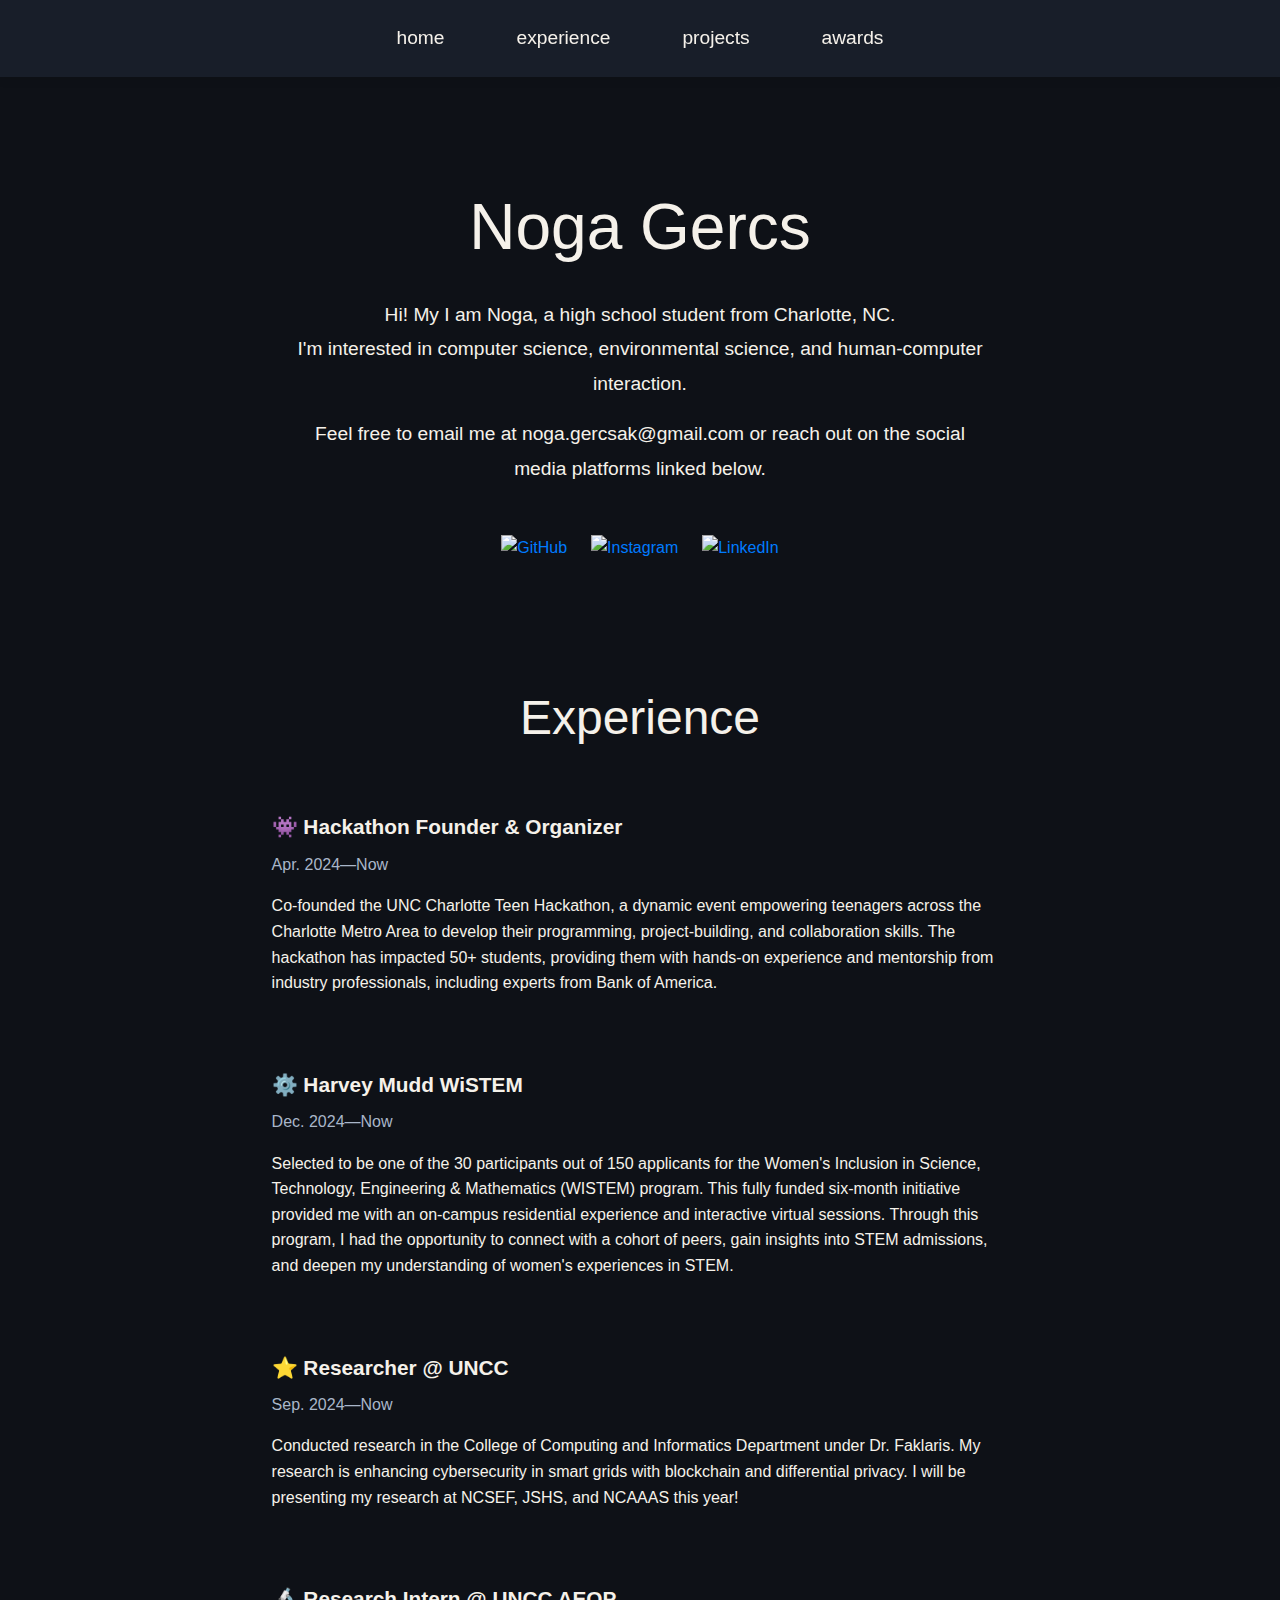
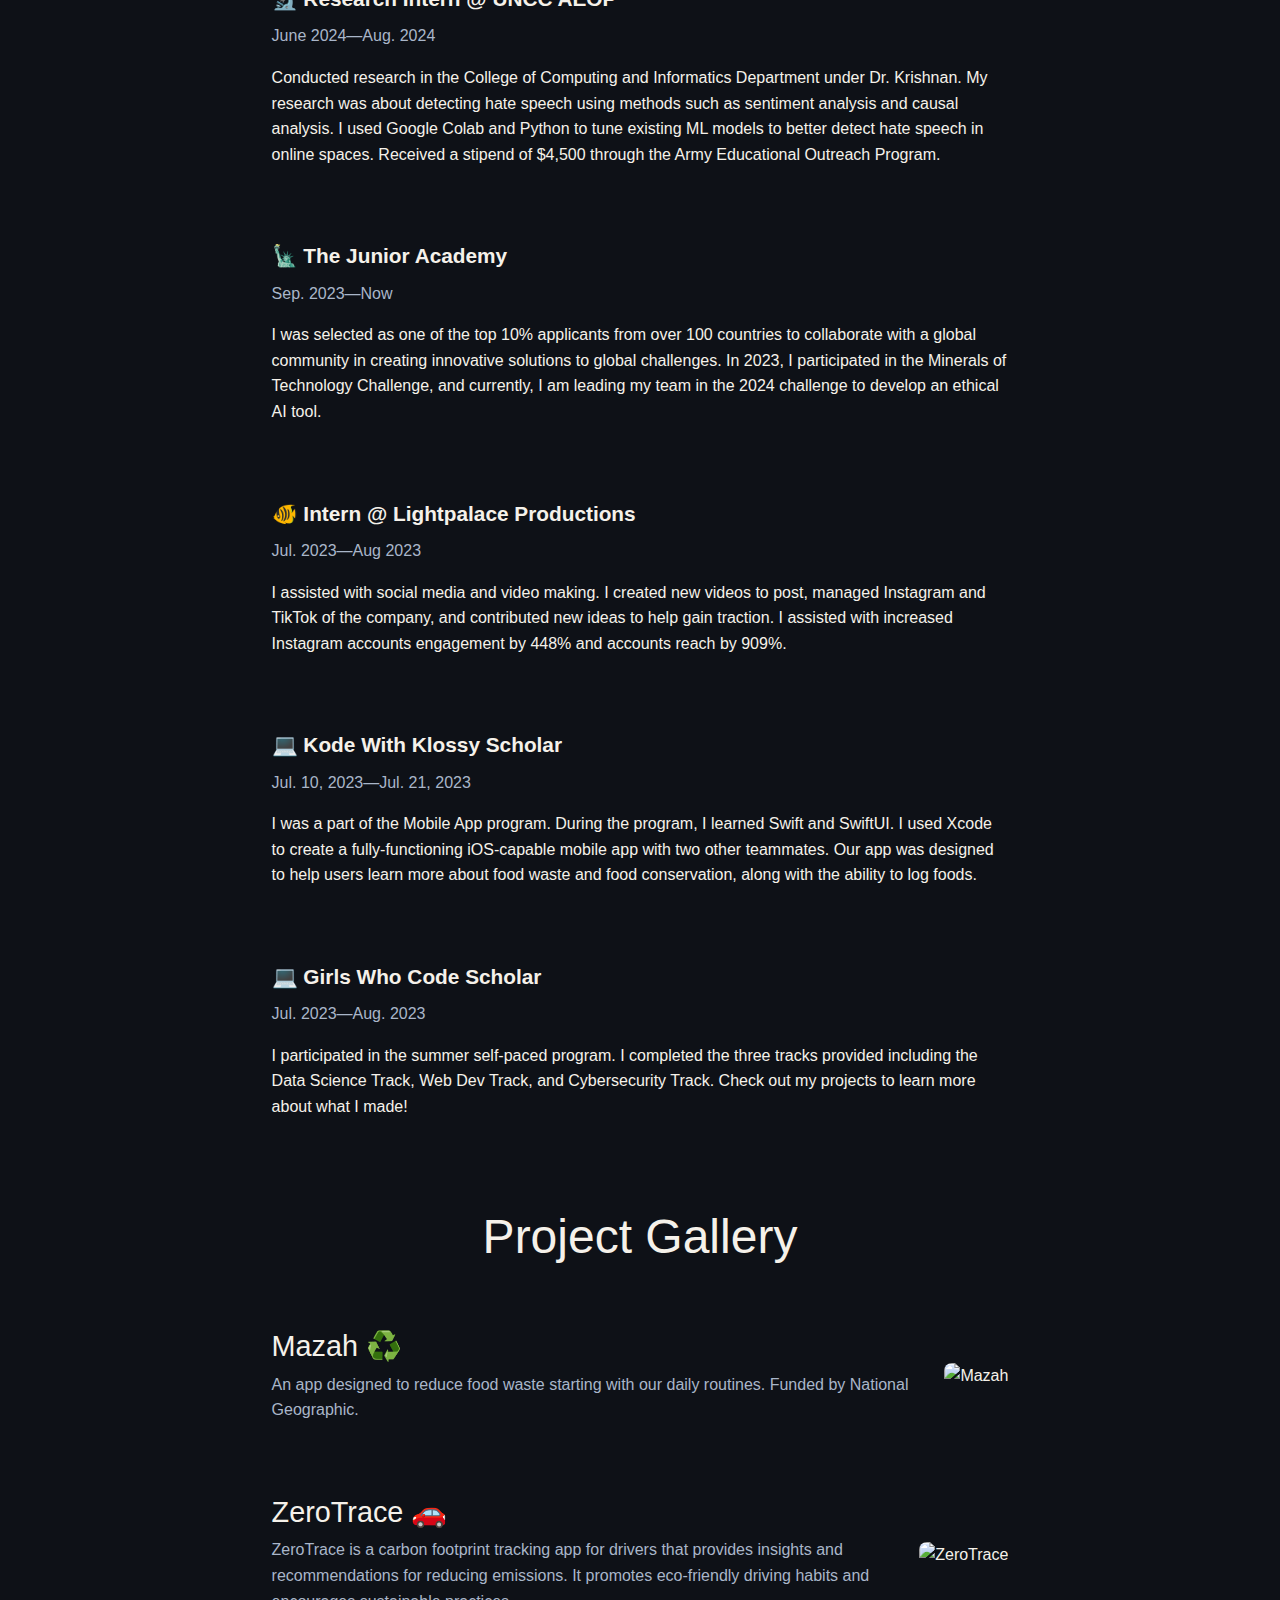
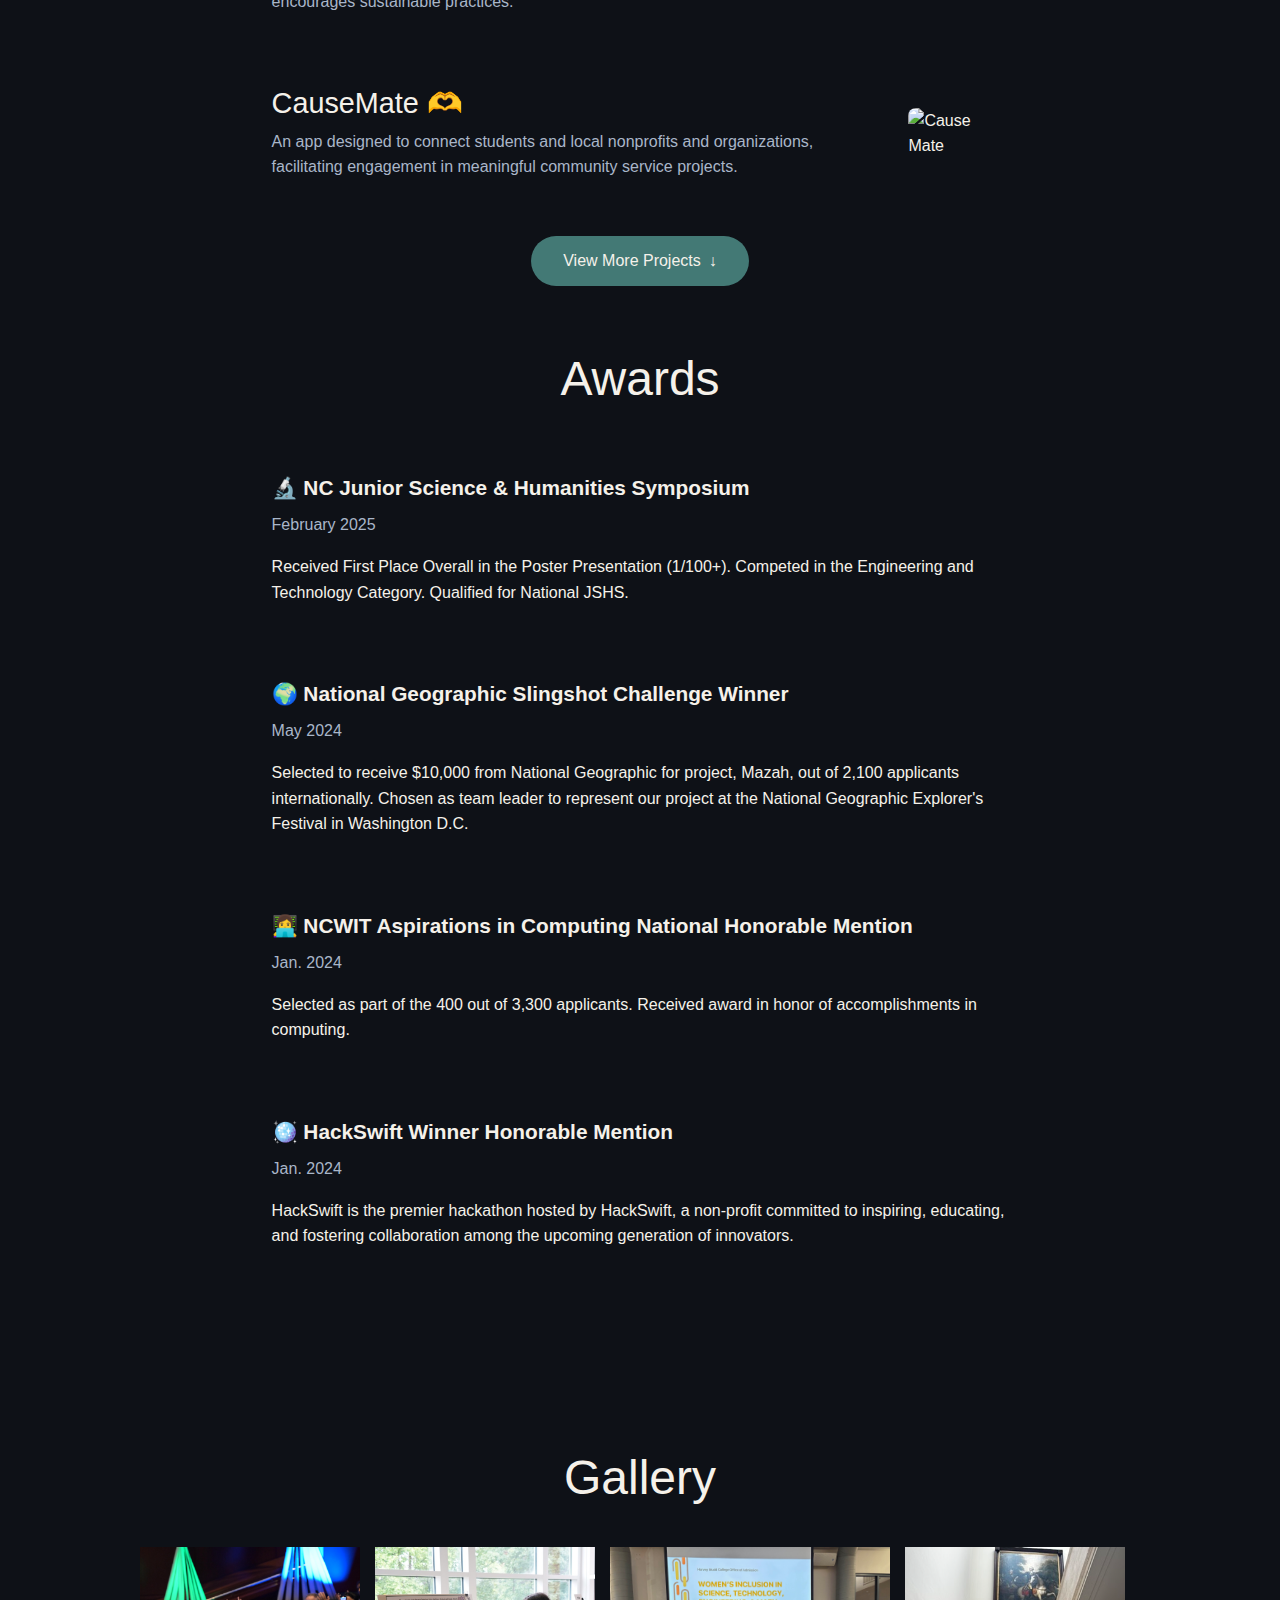
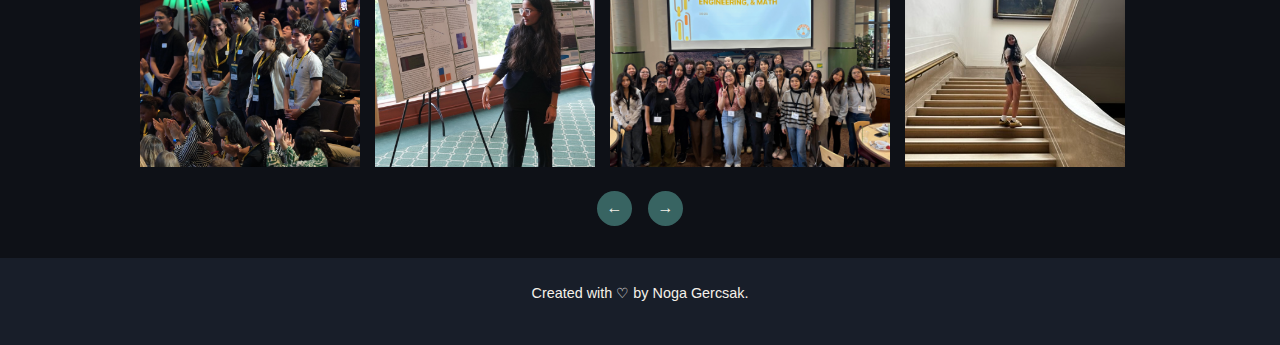
==== index.html @ e70fe5a2 "Update index.html" ====
<!DOCTYPE html>
<html lang="en">
<head>
    <meta charset="UTF-8">
    <link rel="shortcut icon" type="x-icon" href="assets/icon.png">
    <meta name="viewport" content="width=device-width, initial-scale=1.0, maximum-scale=1.0">
    <title>Noga Gercsak</title>
    
    <!-- Bootstrap CSS -->
    <link rel="stylesheet" href="https://stackpath.bootstrapcdn.com/bootstrap/4.5.2/css/bootstrap.min.css">
    
    <!-- Custom CSS -->
    <link rel="stylesheet" href="style.css"/>
    
    <!-- JavaScript libraries -->
    <script src="https://code.jquery.com/jquery-3.5.1.slim.min.js" defer></script>
    <script src="https://cdn.jsdelivr.net/npm/@popperjs/core@2.0.7/dist/umd/popper.min.js" defer></script>
    <script src="https://stackpath.bootstrapcdn.com/bootstrap/4.5.2/js/bootstrap.min.js" defer></script>
    <script src="script.js" defer></script>
</head>

<body>
    <!-- Navigation -->
    <nav class="navbar">
        <div class="navbar-content">
            <a href="#home">home</a>
            <a href="#experience">experience</a>
            <a href="#projects">projects</a>
            <a href="#awards">awards</a>
        </div>
    </nav>

    <!-- Home Section -->
    <section class="home-section" id="home">
        <div class="container">
            <header>
                <h1 id="nameTitle">Noga Gercsak</h1>
            </header>
            
            <p class="desc">Hi! My I am Noga, a high school student from Charlotte, NC.<br>
                I'm interested in computer science, environmental science, and human-computer interaction.</p>
            
            <p class="desc">Feel free to email me at noga.gercsak@gmail.com or reach out on the social media platforms linked below.</p>
            
            <div id="socials">
                <a href="https://github.com/nogagercsak" target="_blank">
                    <img src="assets/gitHub.png" alt="GitHub">
                </a>
                <a href="https://www.instagram.com/nogahadasah/" target="_blank">
                    <img src="assets/instagram.png" alt="Instagram">
                </a>
                <a href="https://www.linkedin.com/in/noga-gercsak-739b88286/" target="_blank">
                    <img src="assets/linkedIn.png" alt="LinkedIn">
                </a>
            </div>
        </div>
    </section>

    <!-- Experience Section -->
    <section class="experience-gallery" id="experience">
        <div class="container">
            <h2 class="section-title">Experience</h2>
            
            <div class="experience-individual">
                <b>👾 Hackathon Founder & Organizer</b>
                <span>Apr. 2024—Now</span>
                <p class="exp-desc">Co-founded the UNC Charlotte Teen Hackathon, a dynamic event empowering teenagers across the Charlotte Metro Area to develop their programming, project-building, and collaboration skills. The hackathon has impacted 50+ students, providing them with hands-on experience and mentorship from industry professionals, including experts from Bank of America.</p>
            </div>

            <div class="experience-individual">
                <b>⚙️ Harvey Mudd WiSTEM</b>
                <span>Dec. 2024—Now</span>
                <p class="exp-desc">Selected to be one of the 30 participants out of 150 applicants for the Women's Inclusion in Science, Technology, Engineering & Mathematics (WISTEM) program. This fully funded six-month initiative provided me with an on-campus residential experience and interactive virtual sessions. Through this program, I had the opportunity to connect with a cohort of peers, gain insights into STEM admissions, and deepen my understanding of women's experiences in STEM.</p>
            </div>

            <div class="experience-individual">
                <b>⭐️ Researcher @ UNCC</b>
                <span>Sep. 2024—Now</span>
                <p class="exp-desc">Conducted research in the College of Computing and Informatics Department under Dr. Faklaris. My research is enhancing cybersecurity in smart grids with blockchain and differential privacy. I will be presenting my research at NCSEF, JSHS, and NCAAAS this year!</p>
            </div>

            <div class="experience-individual">
                <b>🔬 Research Intern @ UNCC AEOP</b>
                <span>June 2024—Aug. 2024</span>
                <p class="exp-desc">Conducted research in the College of Computing and Informatics Department under Dr. Krishnan. My research was about detecting hate speech using methods such as sentiment analysis and causal analysis. I used Google Colab and Python to tune existing ML models to better detect hate speech in online spaces. Received a stipend of $4,500 through the Army Educational Outreach Program.</p>
            </div>

            <div class="experience-individual">
                <b>🗽 The Junior Academy</b>
                <span>Sep. 2023—Now</span>
                <p class="exp-desc">I was selected as one of the top 10% applicants from over 100 countries to collaborate with a global community in creating innovative solutions to global challenges. In 2023, I participated in the Minerals of Technology Challenge, and currently, I am leading my team in the 2024 challenge to develop an ethical AI tool.</p>
            </div>

            <div class="experience-individual">
                <b>🐠 Intern @ Lightpalace Productions</b>
                <span>Jul. 2023—Aug 2023</span>
                <p class="exp-desc">I assisted with social media and video making. I created new videos to post, managed Instagram and TikTok of the company, and contributed new ideas to help gain traction. I assisted with increased Instagram accounts engagement by 448% and accounts reach by 909%.</p>
            </div>

            <div class="experience-individual">
                <b>💻 Kode With Klossy Scholar</b>
                <span>Jul. 10, 2023—Jul. 21, 2023</span>
                <p class="exp-desc">I was a part of the Mobile App program. During the program, I learned Swift and SwiftUI. I used Xcode to create a fully-functioning iOS-capable mobile app with two other teammates. Our app was designed to help users learn more about food waste and food conservation, along with the ability to log foods.</p>
            </div>

            <div class="experience-individual">
                <b>💻 Girls Who Code Scholar</b>
                <span>Jul. 2023—Aug. 2023</span>
                <p class="exp-desc">I participated in the summer self-paced program. I completed the three tracks provided including the Data Science Track, Web Dev Track, and Cybersecurity Track. Check out my projects to learn more about what I made!</p>
            </div>
        </div>
    </section>

    <!-- Projects Section -->
    <section class="project-gallery" id="projects">
        <div class="container">
            <h2 class="section-title">Project Gallery</h2>
            
            <div class="project-container">
                <a href="https://mazah.vercel.app/" target="_blank" class="project-big">
                    <div class="proj-text-b">
                        <h3 class="proj-title-b">Mazah ♻️</h3>
                        <p class="proj-desc-b">An app designed to reduce food waste starting with our daily routines. Funded by National Geographic.</p>
                    </div>
                    <img class="proj-pic-b" src="assets/mazah.png" alt="Mazah">
                </a>

                <a href="https://www.youtube.com/watch?v=hkXKcevvxZI" target="_blank" class="project-big">
                    <div class="proj-text-b">
                        <h3 class="proj-title-b">ZeroTrace 🚗</h3>
                        <p class="proj-desc-b">ZeroTrace is a carbon footprint tracking app for drivers that provides insights and recommendations for reducing emissions. It promotes eco-friendly driving habits and encourages sustainable practices.</p>
                    </div>
                    <img class="proj-pic-b" src="assets/ZEROTRACE (1).png" alt="ZeroTrace">
                </a>

                <a href="https://devpost.com/software/causemate" target="_blank" class="project-big">
                    <div class="proj-text-b">
                        <h3 class="proj-title-b">CauseMate 🫶</h3>
                        <p class="proj-desc-b">An app designed to connect students and local nonprofits and organizations, facilitating engagement in meaningful community service projects.</p>
                    </div>
                    <img class="proj-pic-b" src="assets/causeMate.png" alt="Cause Mate">
                </a>
            </div>

            <!-- View More Projects Button -->
            <div class="grid-container">
                <button class="btn btn-primary" type="button" data-toggle="collapse" data-target="#projectsCollapse" aria-expanded="false" aria-controls="projectsCollapse">
                    View More Projects <span class="arrow">&darr;</span>
                </button>
            </div>

            <!-- Collapsed Projects Section -->
            <div class="collapse" id="projectsCollapse">
                <div class="card card-body">
                    <div class="project">
                        <a class="proj-title" href="https://webkind-dev.github.io/FaizaFinance/index.html" target="_blank">Faiza Finance</a>
                        <p class="proj-desc">Website developer for Faiza Finance, a nonprofit encouraging muslim students to achieve financial literacy.</p>
                    </div>

                    <div class="project">
                        <a class="proj-title" href="https://www.figma.com/file/zODzX4cedsOpRyjVADY92j/Salus?type=design&node-id=0-1&mode=design&t=DGYd3YYNEekRyTJC-0" target="_blank">Salus</a>
                        <p class="proj-desc">This was my group's submission for the FearLess, Tech More Innovation Challenge. We created a prototype for an app called, "Salus" on figma. Salus is a food wellness app designed to help you manage your diet by providing meal plans, alternatives, and recipes tailored to your personal preferences.</p>
                    </div>
                
                    <div class="project">
                        <a class="proj-title" href="https://github.com/nogagercsak/taskSubmissionPIN" target="_blank">Carbon Tracker</a>
                        <p class="proj-desc">This is my group's task submission for the Uber Hackathon 2023. We developed an app using Swift and SwiftUI that allows users to track their carbon emissions and find local areas to donate to.</p>
                    </div>
              
                    <div class="project">
                        <a class="proj-title" href="https://nogagercsak.github.io/InnoMine/" target="_blank">InnoMine Website</a>
                        <p class="proj-desc">I created this website while participating in the 2023 Minerals fo Technology Challenge. This website is aimed to help people across the US to find local e-waste recycling centers and inform others on the issue of e-waste.</p>
                    </div>
              
                    <div class="project">
                        <a class="proj-title" href="https://nogagercsak.github.io/index.html" target="_blank">Ocean Conservation Website</a>
                        <p class="proj-desc">I created this website during Girls Who Code SPP 2023, for my final project. I coded it with HTML & CSS, along with JavaScript to create an ocean fact generator.</p>
                    </div>
              
                    <div class="project">
                        <a class="proj-title" href="https://github.com/nogagercsak/empoweringData.git" target="_blank">Project Empower</a>
                        <p class="proj-desc">I used pandas to create scatter plot, comparing the percent of women with secondary education over time from Haiti with Ethiopia.</p>
                    </div>
              
                    <div class="project">
                        <a class="proj-title" href="https://github.com/nogagercsak/Cipher-Usability" target="_blank">Cipher Usability</a>
                        <p class="proj-desc">I programmed this in python to allow users to input any message they would like to encrypt or decrypt, using Caeser's Cipher. The cipher can have a key ranging from 0 to 93.</p>
                    </div>
              
                    <div class="project">
                        <a class="proj-title" href="https://github.com/nogagercsak/Cracking-Caesars-Cipher" target="_blank">Cracking Caesar's Cipher</a>
                        <p class="proj-desc">This program was made with python that allows users to input an encrypted message without knowing the key. Then, the program will go through all the possible messages that the encrypted message has, ranging from keys 0-93.</p>
                    </div>
                </div>
            </div>
        </div>
    </section>

    <!-- Awards Section -->
    <section class="project-gallery" id="awards">
        <div class="container">
            <h2 class="section-title">Awards</h2>
            
            <div class="experience-individual">
                <b>🔬 NC Junior Science & Humanities Symposium</b>
                <span>February 2025</span>
                <p class="exp-desc">Received First Place Overall in the Poster Presentation (1/100+). Competed in the Engineering and Technology Category. Qualified for National JSHS.</p>
            </div>
      
            <div class="experience-individual">
                <a href="https://www.nationalgeographic.org/society/projects/slingshot/award-recipients/" target="_blank" style="text-decoration: none; color: inherit;">
                    <b>🌍 National Geographic Slingshot Challenge Winner</b>
                </a>
                <span>May 2024</span>
                <p class="exp-desc">Selected to receive $10,000 from National Geographic for project, Mazah, out of 2,100 applicants internationally. Chosen as team leader to represent our project at the National Geographic Explorer's Festival in Washington D.C.</p>
            </div>

            <div class="experience-individual">
                <a href="https://www.aspirations.org/news/award-programs/2024-national-aspirations-in-computing-award-recipients-announced-" target="_blank" style="text-decoration: none; color: inherit;">
                    <b>👩‍💻 NCWIT Aspirations in Computing National Honorable Mention</b>
                </a>
                <span>Jan. 2024</span>
                <p class="exp-desc">Selected as part of the 400 out of 3,300 applicants. Received award in honor of accomplishments in computing.</p>
            </div>

            <div class="experience-individual">
                <a href="https://hackswift.devpost.com/project-gallery?page=2/" target="_blank" style="text-decoration: none; color: inherit;">
                    <b>🪩 HackSwift Winner Honorable Mention</b>
                </a>
                <span>Jan. 2024</span>
                <p class="exp-desc">HackSwift is the premier hackathon hosted by HackSwift, a non-profit committed to inspiring, educating, and fostering collaboration among the upcoming generation of innovators.</p>
            </div>
        </div>
    </section>
    <!-- Gallery Section -->
    <section class="gallery-section" id="gallery">
        <div class="container gallery-container">
            <h2 class="section-title">Gallery</h2>
            
            <div class="gallery-grid">
                <div class="gallery-item">
                    <img src="assets/gallery/photo1.jpeg" alt="Gallery image">
                    <div class="gallery-caption">
                        <p>National Geographic Exploer's Festival 2024</p>
                    </div>
                </div>
                
                <div class="gallery-item">
                    <img src="assets/gallery/photo2.jpeg" alt="Gallery image">
                    <div class="gallery-caption">
                        <p>AEOP Research presentation 2024</p>
                    </div>
                </div>
                
                <div class="gallery-item">
                    <img src="assets/gallery/photo3.jpeg" alt="Gallery image">
                    <div class="gallery-caption">
                        <p>Harvey Mudd WiSTEM 2025</p>
                    </div>
                </div>
                
                <div class="gallery-item">
                    <img src="assets/gallery/photo4.jpeg" alt="Gallery image">
                </div>
                
                <div class="gallery-item">
                    <img src="assets/gallery/photo5.jpeg" alt="Gallery image">
                    <div class="gallery-caption">
                        <p>Pomona College</p>
                    </div>
                </div>
                
                <div class="gallery-item">
                    <img src="assets/gallery/photo6.jpeg" alt="Gallery image">
                    <div class="gallery-caption">
                        <p>Teen Hackathon 2025</p>
                    </div>
                </div>
                
                <div class="gallery-item">
                    <img src="assets/gallery/photo7.jpg" alt="Gallery image">
                    <div class="gallery-caption">
                        <p>Teen Hackathon 2025</p>
                    </div>
                </div>
                
                <div class="gallery-item">
                    <img src="assets/gallery/photo8.jpeg" alt="Gallery image">
                    <div class="gallery-caption">
                        <p>George Washington Sustainability Dept. </p>
                    </div>
                </div>
            </div>
            
            <!-- Gallery navigation controls -->
            <div class="gallery-controls">
                <button class="gallery-control gallery-prev">←</button>
                <button class="gallery-control gallery-next">→</button>
            </div>
        </div>
    </section>
    <!-- Footer -->
    <footer class="copyright">
        <p>Created with ♡ by Noga Gercsak.</p>
    </footer>
</body>
</html>
---- style.css ----
/* Font imports */
@font-face {
    font-family: 'Radley Italic';
    src: url('Radley/Radley-Italic.ttf') format('truetype')
}

@font-face {
    font-family: 'Radley';
    src: url('Radley/Radley-Regular.ttf') format('truetype')
}

@font-face {
    font-family: 'Carlito';
    src: url(Carlito/Carlito-Regular.ttf) format('truetype')
}

@font-face {
    font-family: 'Play';
    src: url(Playwrite_AU_VIC/PlaywriteAUVIC-VariableFont_wght.ttf) format('truetype')
}

@font-face {
    font-family: 'Itim';
    src: url(Itim/Itim-Regular.ttf) format('truetype')
}

/* Base styles */
body {
    background-color: #0e1117;
    font-family: 'Carlito', sans-serif;
    color: #f5f1ea;
    margin: 0;
    padding: 0;
    line-height: 1.6;
}

/* Container for consistent spacing */
.container {
    max-width: 1200px;
    margin: 0 auto;
    padding: 0 5%;
}

/* Navigation */
.navbar {
    background-color: #181e29;
    padding: 15px 0;
    position: sticky;
    top: 0;
    z-index: 100;
    box-shadow: 0 2px 10px rgba(0, 0, 0, 0.1);
}

.navbar-content {
    display: flex;
    justify-content: center;
    max-width: 80%;
    margin: 0 auto;
}

.navbar-content a {
    color: #f5f1ea;
    text-decoration: none;
    margin: 0 20px;
    font-size: 1.2rem;
    padding: 8px 16px;
    border-radius: 20px;
    transition: all 0.3s ease;
}

.navbar-content a:hover {
    background-color: #f5f1ea;
    color: #181e29;
}

/* Home section */
.home-section {
    padding: 5% 10%;
    text-align: center;
    margin-bottom: 2rem;
}

#nameTitle {
    color: #f5f1ea;
    font-size: 4rem;
    font-family: 'Play', sans-serif;
    font-weight: normal;
    margin: 3rem 0 2rem;
}

.desc {
    color: #f5f1ea;
    text-align: center;
    font-size: 1.2rem;
    max-width: 700px;
    margin: 1rem auto;
    line-height: 1.8;
}

#socials {
    padding-top: 2rem;
    display: flex;
    justify-content: center;
    align-items: center;
    gap: 1.5rem;
}

#socials img {
    width: 70px;
    height: 40px;
    transition: transform 0.3s ease;
}

#socials img:hover {
    transform: scale(1.1);
}

/* Section headers */
.section-title {
    font-family: 'Play', sans-serif;
    font-size: 3rem;
    color: #f5f1ea;
    text-align: center;
    margin: 4rem 0 2.5rem;
}

#experience-title, #project-gallery-title {
    font-size: 3rem;
    margin: 4rem 0 2.5rem;
    font-family: 'Play', sans-serif;
    text-align: center;
}

/* Experience section */
.experience-gallery, .project-gallery {
    max-width: 1000px;
    margin: 0 auto 4rem;
    padding: 0 5%;
}

.experience-individual {
    padding: 1.5rem;
    margin-bottom: 1.5rem;
    border-radius: 10px;
    transition: transform 0.3s ease, background-color 0.3s ease;
}

.experience-individual:hover {
    background-color: rgba(24, 30, 41, 0.7);
    transform: translateY(-5px);
}

.experience-individual b {
    font-size: 1.3rem;
    display: block;
    margin-bottom: 0.5rem;
}

.experience-individual span {
    font-size: 1rem;
    color: #a9b6c9;
    display: block;
    margin-bottom: 1rem;
}

.exp-desc {
    font-size: 1rem;
    line-height: 1.6;
    margin: 0;
}

/* Projects section */
.project-container {
    margin-bottom: 2rem;
}

.project-big {
    display: flex;
    align-items: center;
    padding: 1.5rem;
    margin-bottom: 1.5rem;
    border-radius: 12px;
    text-decoration: none;
    color: inherit;
    transition: background-color 0.3s ease, transform 0.3s ease;
}

.project-big:hover {
    background-color: #181e29;
    transform: translateY(-5px);
}

.proj-text-b {
    flex: 1;
    padding-right: 2rem;
}

.proj-title-b {
    font-size: 1.8rem;
    margin-bottom: 0.5rem;
    color: #f5f1ea;
}

.proj-desc-b {
    font-size: 1rem;
    color: #a9b6c9;
    margin: 0;
}

.proj-pic-b {
    max-width: 100px;
    height: auto;
    border-radius: 8px;
}

/* Collapsed projects section */
.project {
    padding: 1rem 0;
    border-bottom: 1px solid rgba(169, 182, 201, 0.2);
}

.project:last-child {
    border-bottom: none;
}

.proj-title {
    font-size: 1.4rem;
    font-weight: bold;
    color: #f5f1ea;
    text-decoration: none;
    transition: color 0.3s ease;
    display: block;
}

.proj-title:hover {
    color: #a9b6c9;
}

.proj-desc {
    font-size: 1rem;
    margin-top: 0.5rem;
}

/* View more button */
.grid-container {
    display: flex;
    justify-content: center;
    margin: 2rem 0;
}

.btn-primary {
    background-color: #437975;
    border: none;
    color: #f5f1ea;
    padding: 0.8rem 2rem;
    font-size: 1rem;
    border-radius: 30px;
    display: flex;
    align-items: center;
    justify-content: center;
    transition: background-color 0.3s, transform 0.3s;
}

.btn-primary:hover {
    background-color: #f5f1ea;
    color: #181e29;
    transform: scale(1.05);
}

.arrow {
    margin-left: 8px;
    transition: transform 0.3s ease;
}

.show .arrow {
    transform: rotate(180deg);
}

.card-body {
    background-color: #181e29;
    border-radius: 12px;
    padding: 1.5rem;
}

/* Footer */
.copyright {
    background-color: #181e29;
    text-align: center;
    padding: 1.5rem 0;
    color: #f5f1ea;
    font-size: 0.9rem;
}

/* Media Queries */
@media (max-width: 768px) {
    .navbar-content {
        flex-wrap: wrap;
        justify-content: center;
    }
    
    .navbar-content a {
        margin: 5px;
        font-size: 1rem;
    }
    
    #nameTitle {
        font-size: 3rem;
    }
    
    #experience-title, #project-gallery-title {
        font-size: 2.2rem;
    }
    
    .project-big {
        flex-direction: column;
        align-items: flex-start;
    }
    
    .proj-text-b {
        padding-right: 0;
        margin-bottom: 1rem;
    }
    
    .proj-pic-b {
        max-width: 60px;
    }
    
    .proj-title-b {
        font-size: 1.5rem;
    }
    
    .btn-primary {
        width: 80%;
    }
    
    .experience-individual b {
        font-size: 1.2rem;
    }
}

@media (max-width: 480px) {
    .home-section {
        padding: 5% 5%;
    }
    
    #nameTitle {
        font-size: 2.5rem;
    }
    
    .desc {
        font-size: 1rem;
    }
    
    .experience-individual {
        padding: 1rem;
    }
    
    .experience-individual b {
        font-size: 1.1rem;
    }
    
    .experience-individual span {
        font-size: 0.9rem;
    }
    
    .exp-desc, .proj-desc, .proj-desc-b {
        font-size: 0.9rem;
    }
}
/* Minimalist Gallery styles */
.gallery-section {
    padding: 3rem 0 2rem;
    background-color: #0e1117;
}

.gallery-container {
    max-width: 1000px;
    margin: 0 auto;
    padding: 0;
    position: relative;
}

.gallery-grid {
    display: flex;
    overflow-x: auto;
    scroll-behavior: smooth;
    -webkit-overflow-scrolling: touch;
    scrollbar-width: none; 
    gap: 15px; /* Added consistent gap for spacing */
    padding: 0;
    margin: 0;
}

/* Hide scrollbar for Chrome, Safari and Opera */
.gallery-grid::-webkit-scrollbar {
    display: none;
}

.gallery-item {
    position: relative;
    flex: 0 0 auto;
    height: 220px; /* Square size */
    width: 220px; /* Same as height for square */
    overflow: hidden;
    transition: transform 0.3s ease;
}

.gallery-item:hover {
    transform: translateY(-3px); 
    z-index: 2;
}

.gallery-item img {
    width: 100%;
    height: 100%;
    object-fit: cover;
    display: block;
    transition: transform 0.3s ease;
}


/* Variable widths for visual interest but smaller sizes */
.gallery-item {
    width: 220px;
}

.gallery-item:nth-child(3n) {
    width: 280px;
}

.gallery-item:nth-child(5n) {
    width: 250px;
}

.gallery-item:hover {
    transform: translateY(-3px); 
    z-index: 2;
}

.gallery-item img {
    width: 100%;
    height: 100%;
    object-fit: cover;
    display: block;
    transition: transform 0.3s ease;
}

.gallery-item:hover img {
    transform: scale(1.03); 
}

.gallery-caption {
    position: absolute;
    bottom: 0;
    left: 0;
    right: 0;
    background: rgba(0, 0, 0, 0.7);
    padding: 8px;
    opacity: 0;
    transition: opacity 0.3s ease;
}

.gallery-item:hover .gallery-caption {
    opacity: 1;
}

.gallery-caption p {
    margin: 0;
    color: #f5f1ea;
    font-size: 0.8rem; /* Smaller text */
    text-align: center;
}

/* Gallery navigation controls */
.gallery-controls {
    display: flex;
    justify-content: center;
    margin-top: 1.5rem;
}

.gallery-control {
    background-color: rgba(67, 121, 117, 0.8); /* Semi-transparent buttons */
    color: #f5f1ea;
    border: none;
    border-radius: 50%;
    width: 35px; /* Smaller buttons */
    height: 35px;
    font-size: 1rem;
    display: flex;
    align-items: center;
    justify-content: center;
    margin: 0 0.5rem;
    cursor: pointer;
    transition: background-color 0.3s ease, transform 0.3s ease;
}

.gallery-control:hover {
    background-color: #f5f1ea;
    color: #181e29;
    transform: scale(1.1);
}

/* Media Queries for responsive gallery */
@media (max-width: 768px) {
    .gallery-title {
        font-size: 2.5rem;
    }
    
    .gallery-item {
        height: 180px;
        width: 180px; /* Same as height */
    }
}

@media (max-width: 480px) {
    .gallery-title {
        font-size: 2rem;
    }
    
    .gallery-item {
        height: 160px;
        width: 160px; /* Same as height */
    }
    
    .gallery-caption {
        padding: 6px;
    }
    
    .gallery-caption p {
        font-size: 0.7rem;
    }
}
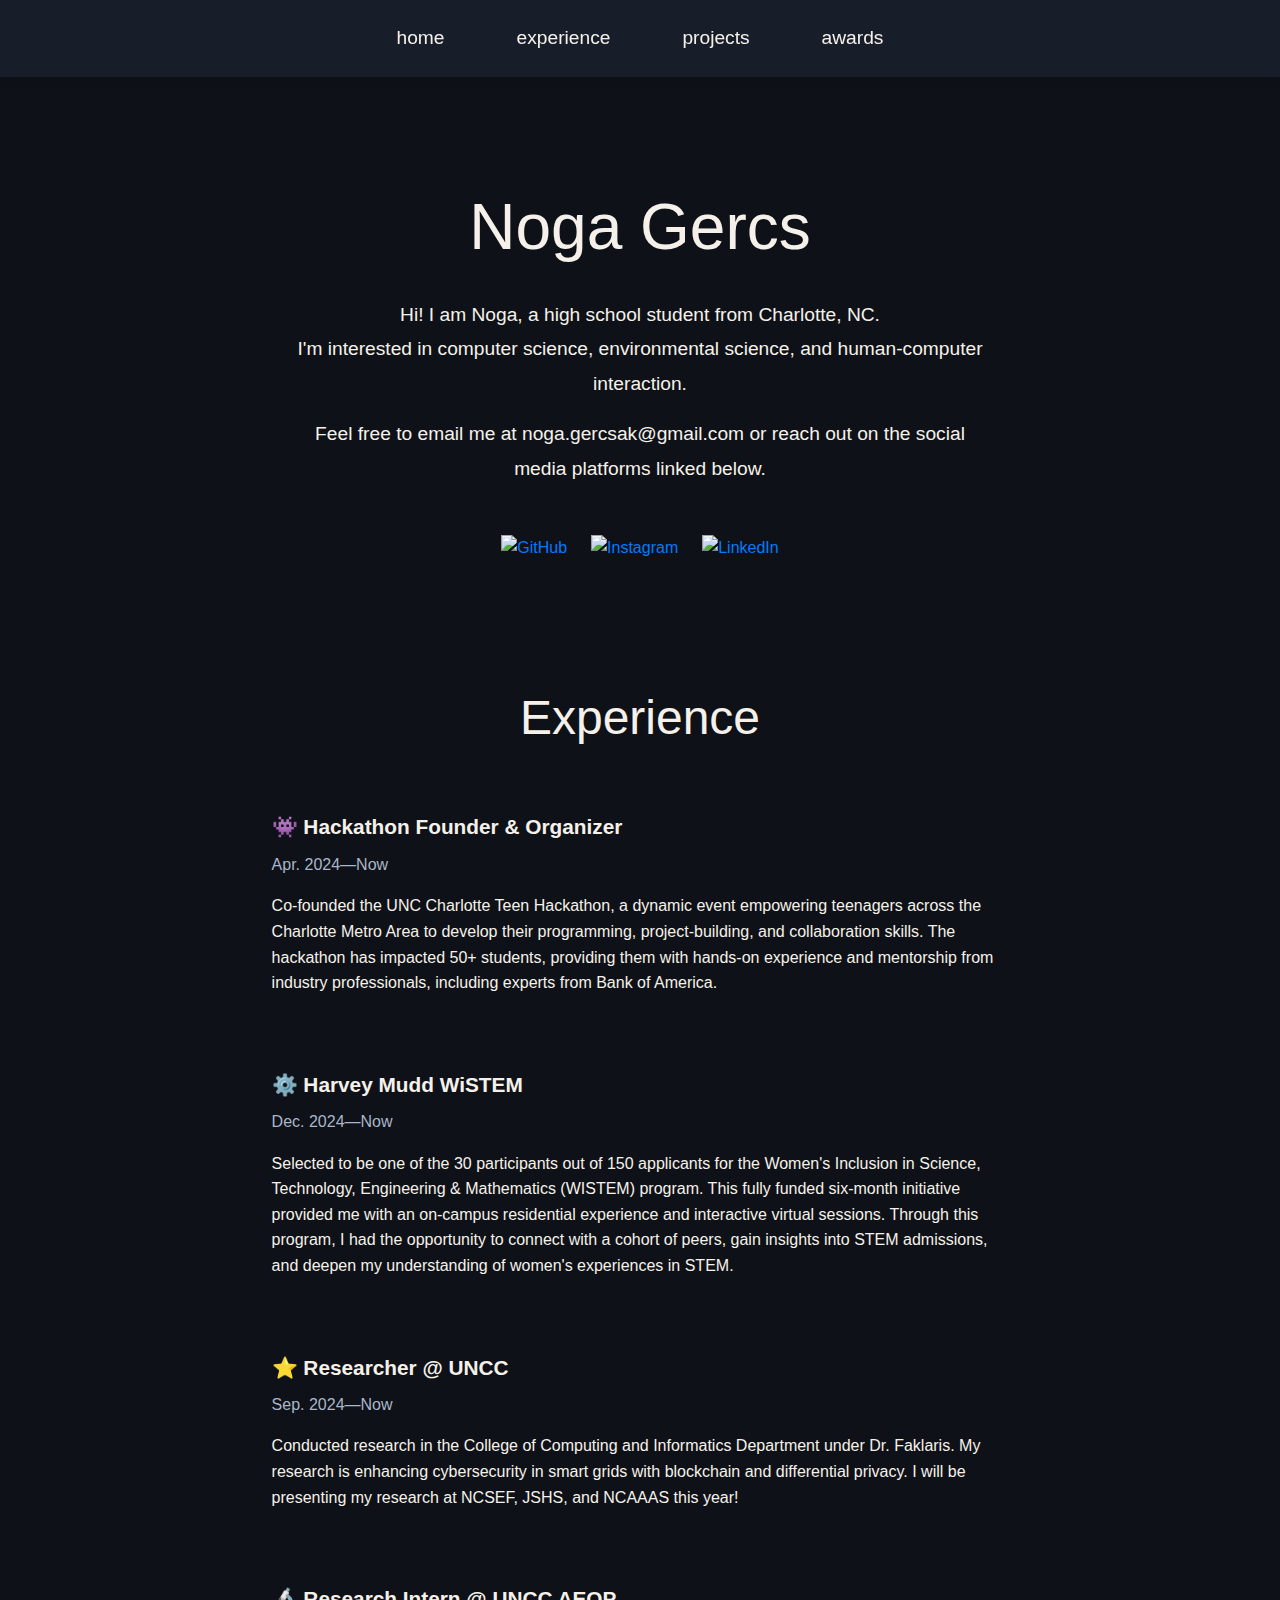
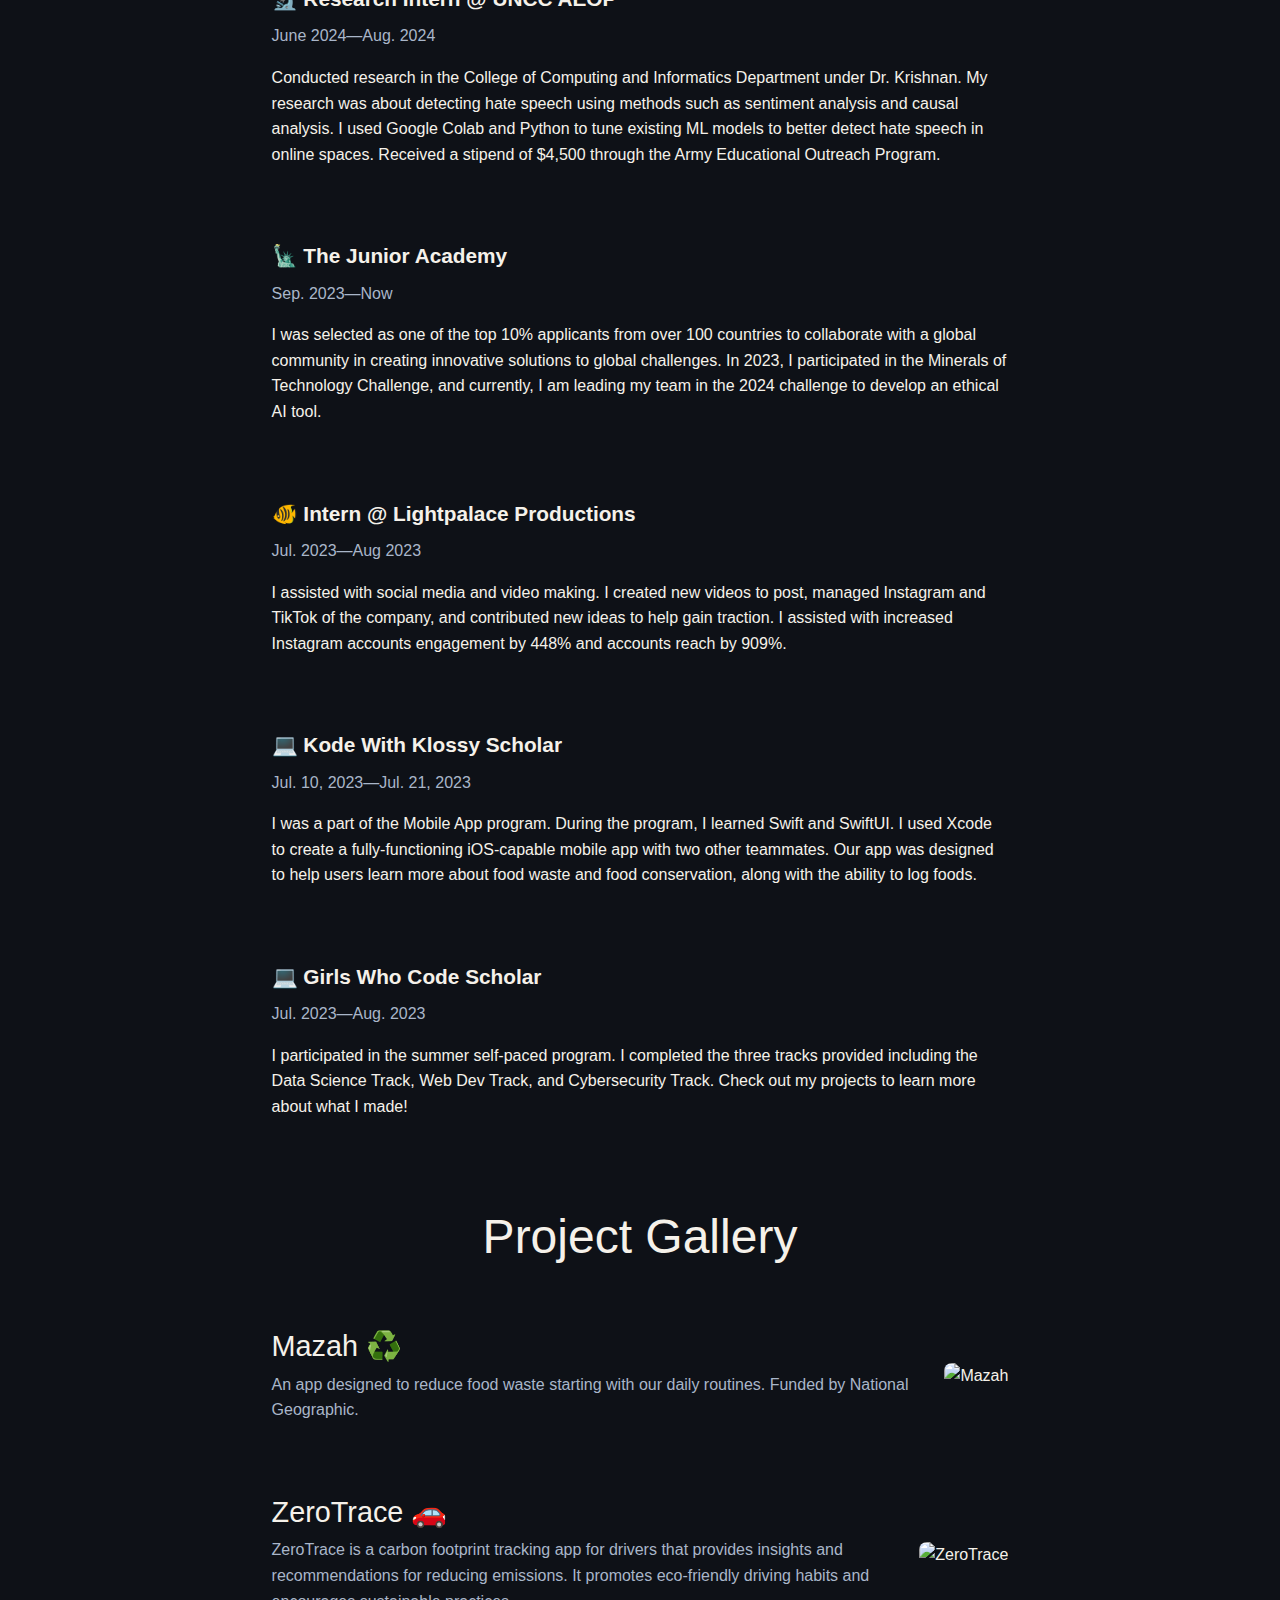
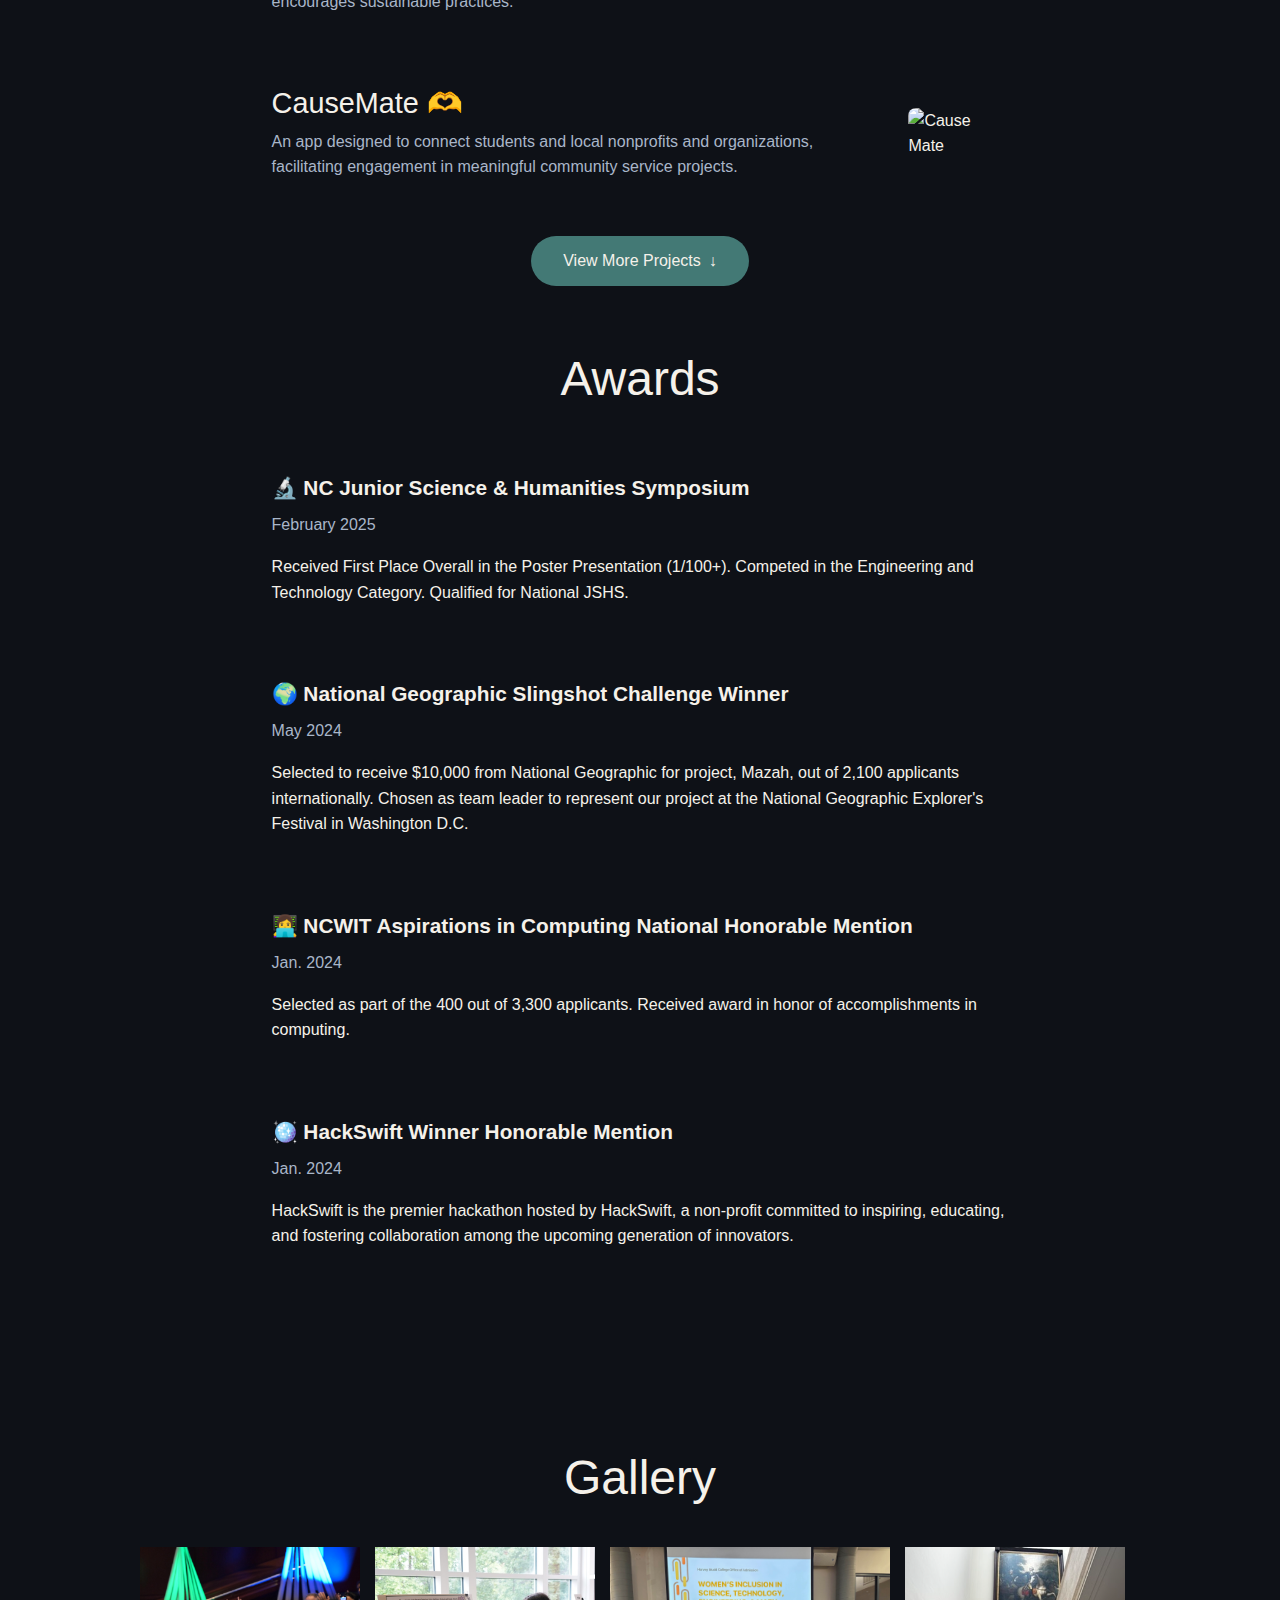
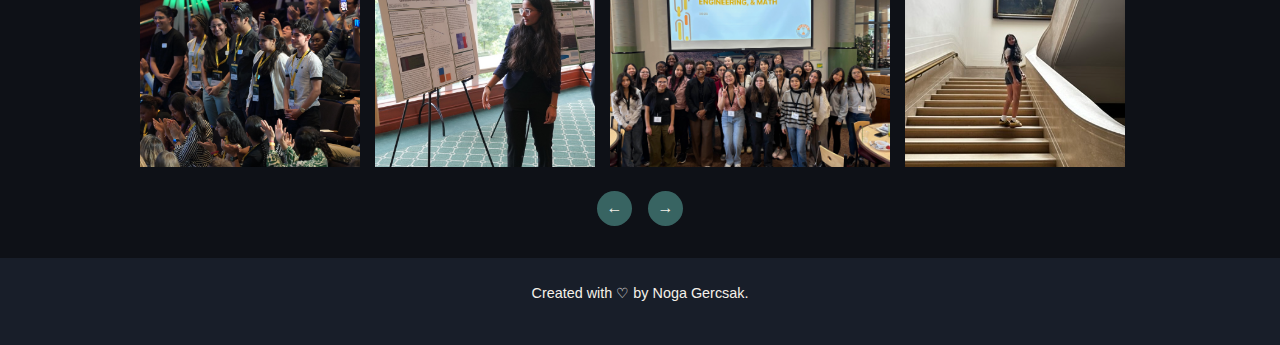
==== commit ede2e310: "Update index.html" ====
--- a/index.html
+++ b/index.html
@@ -37,7 +37,7 @@
                 <h1 id="nameTitle">Noga Gercsak</h1>
             </header>
             
-            <p class="desc">Hi! My I am Noga, a high school student from Charlotte, NC.<br>
+            <p class="desc">Hi! I am Noga, a high school student from Charlotte, NC.<br>
                 I'm interested in computer science, environmental science, and human-computer interaction.</p>
             
             <p class="desc">Feel free to email me at noga.gercsak@gmail.com or reach out on the social media platforms linked below.</p>
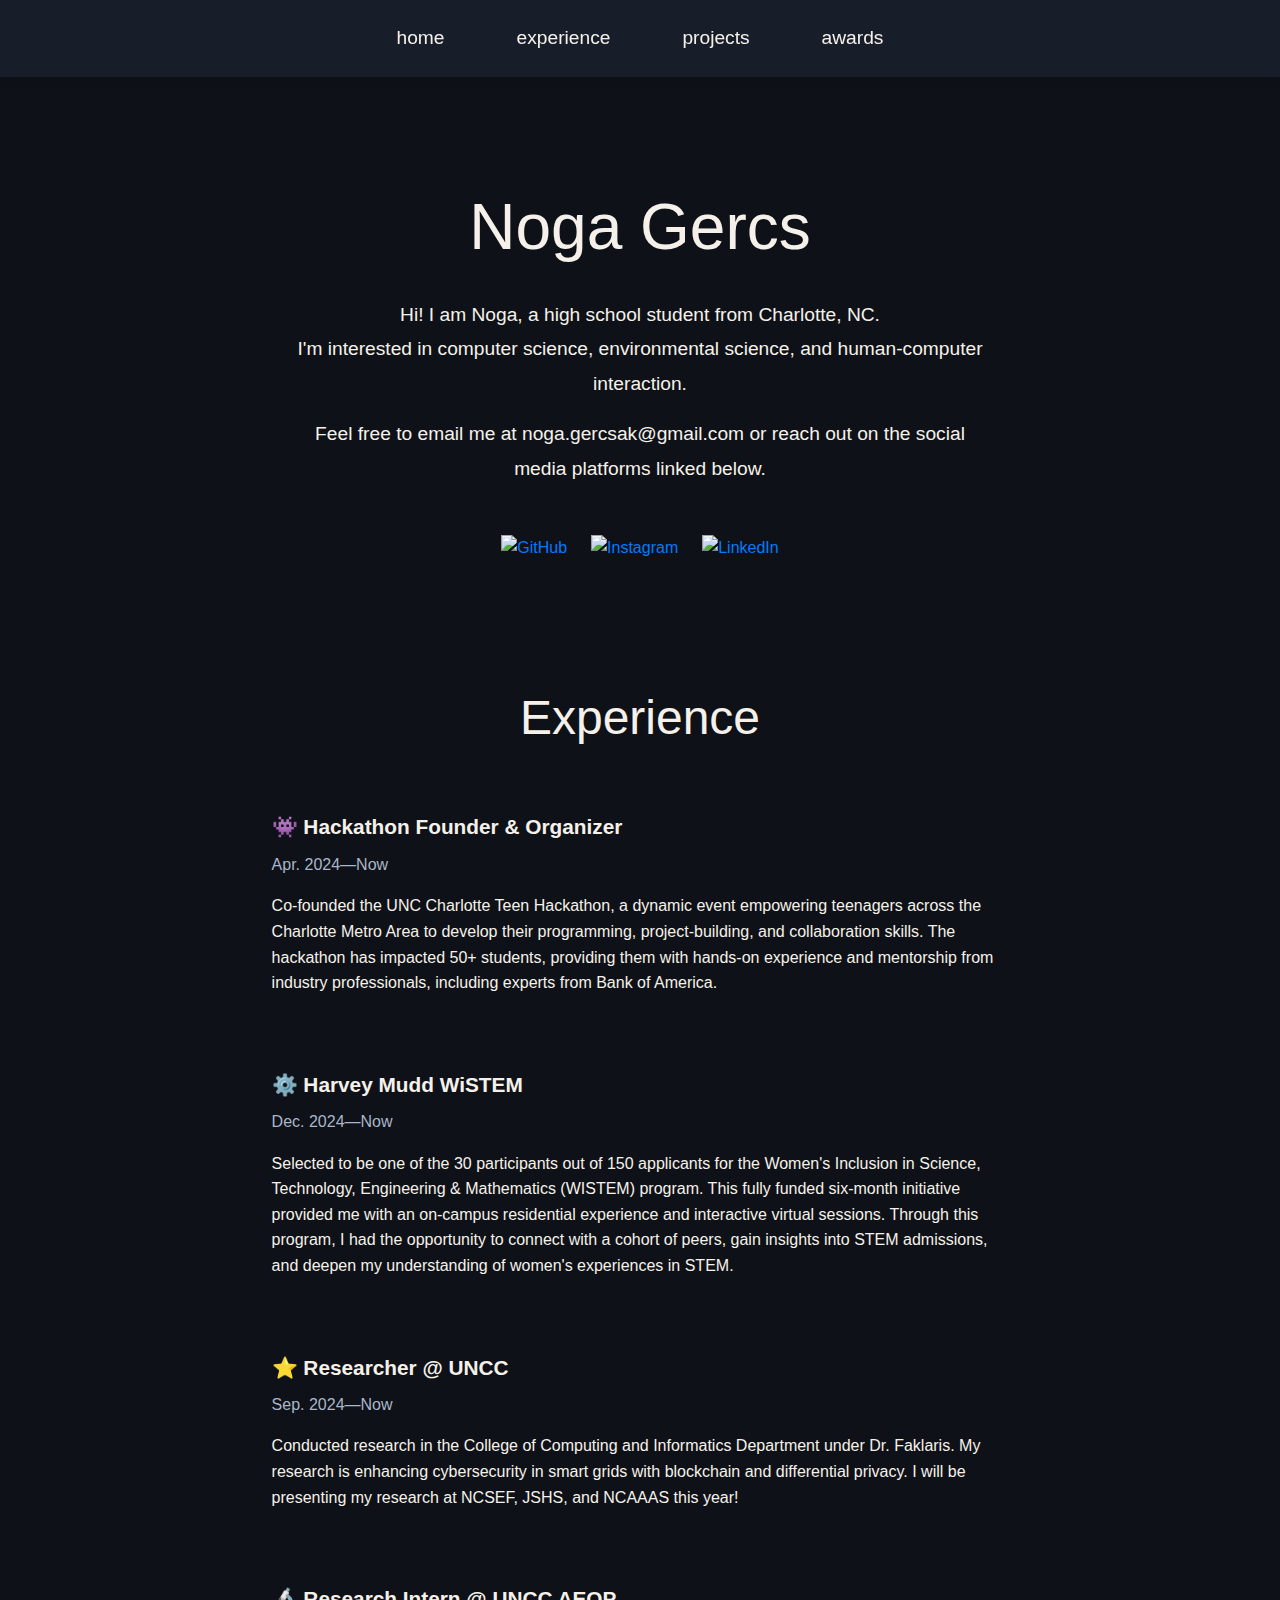
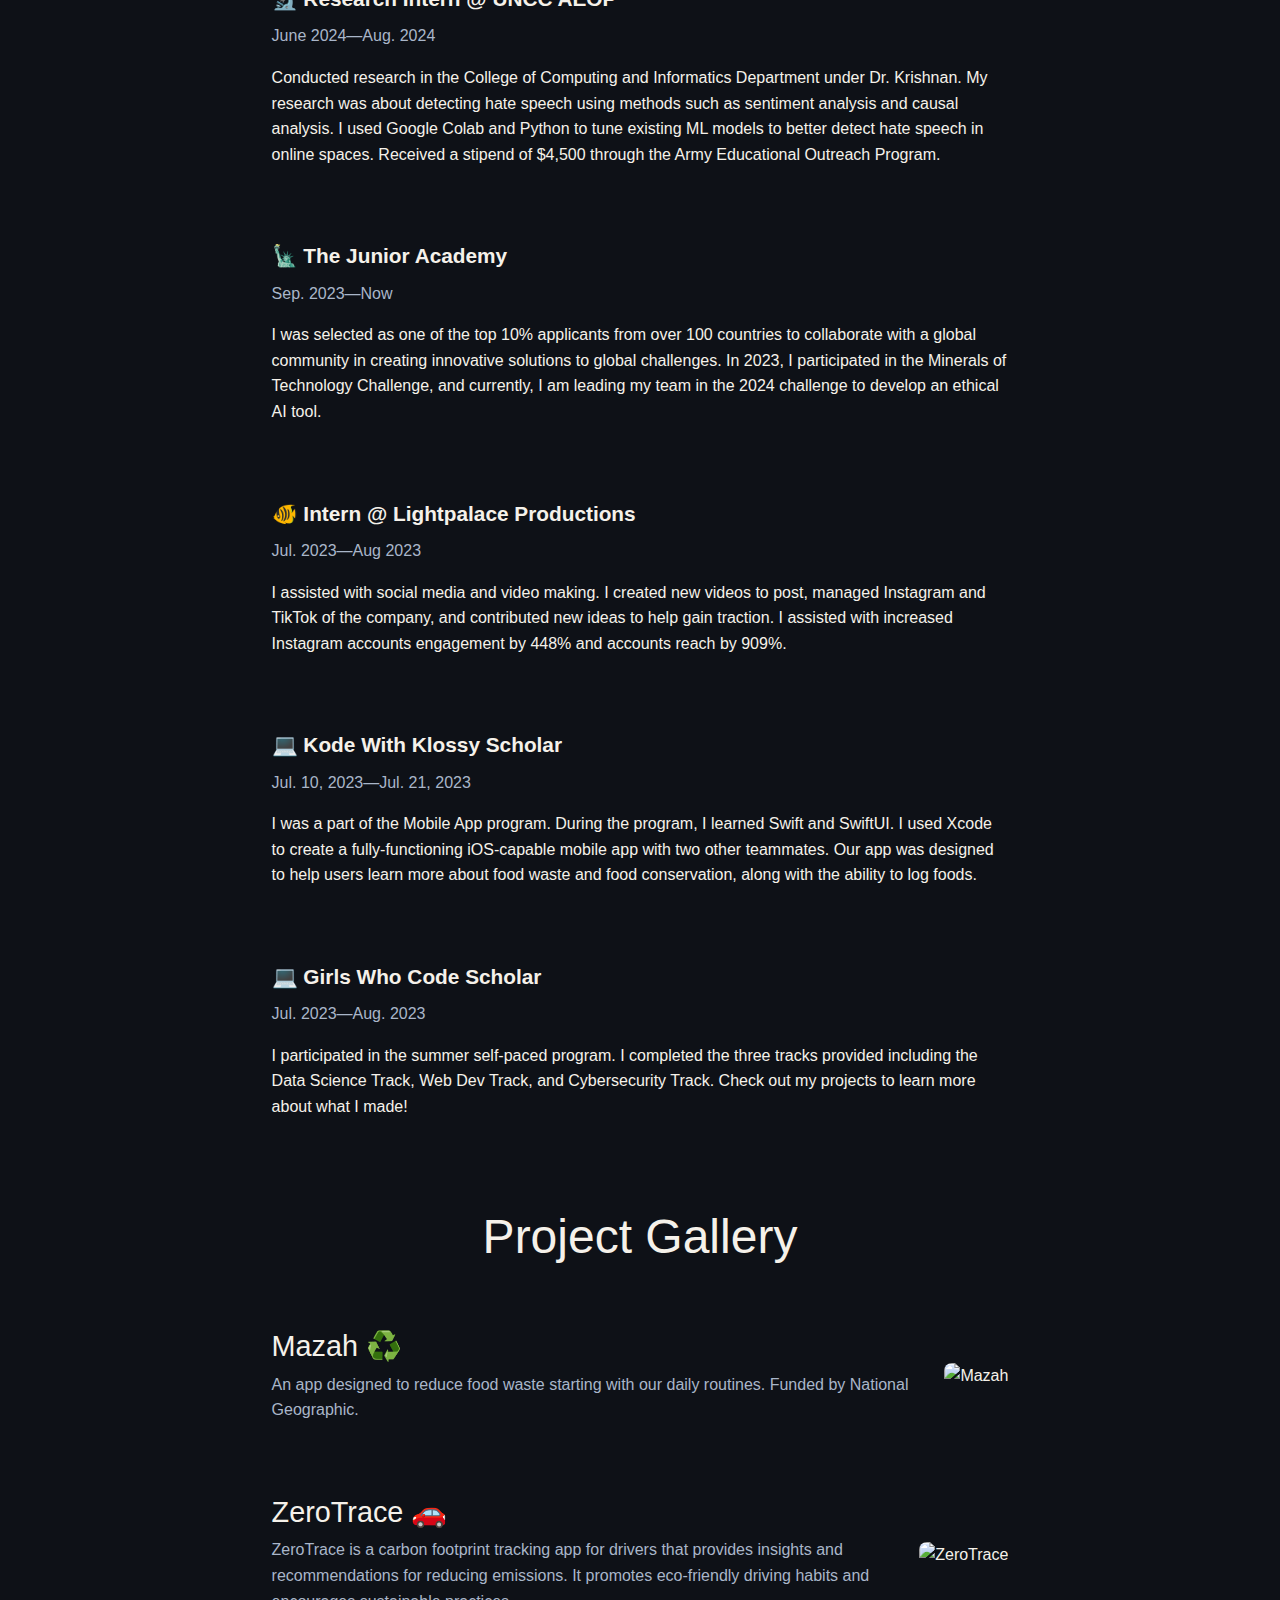
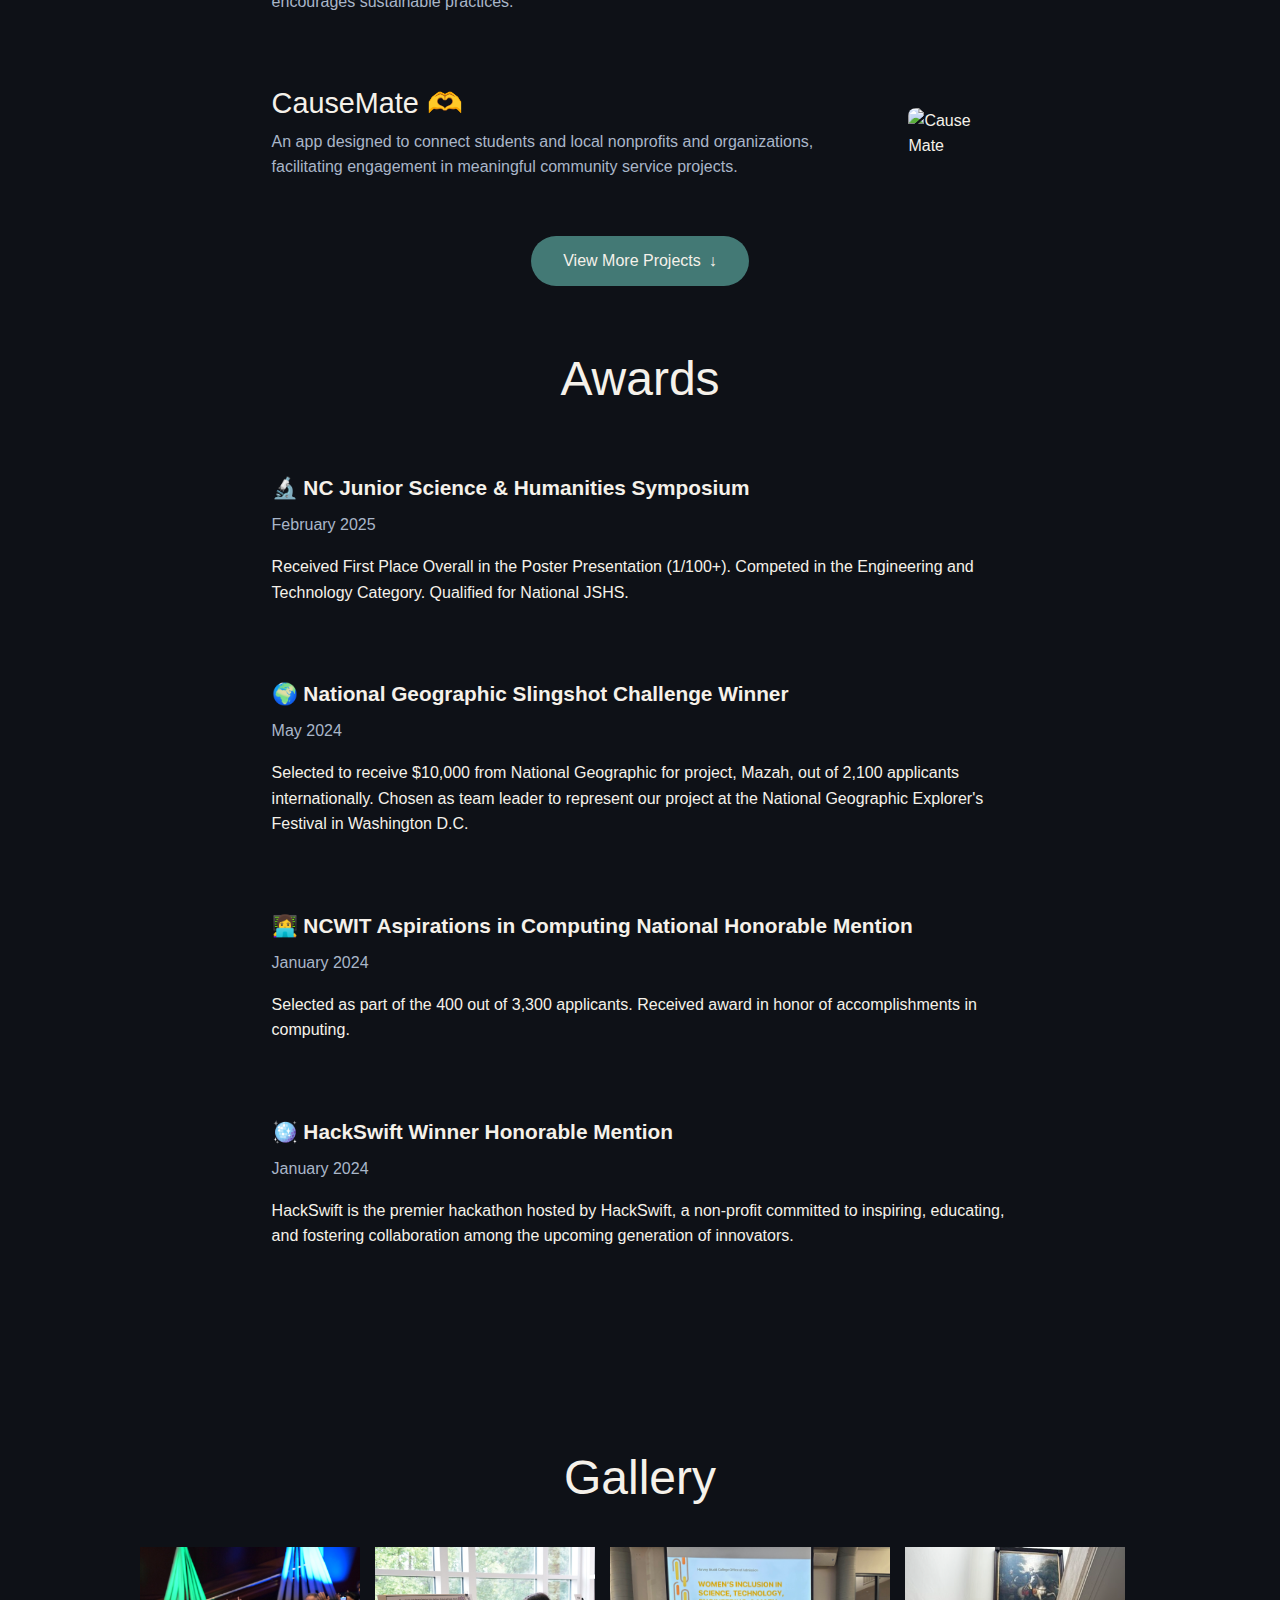
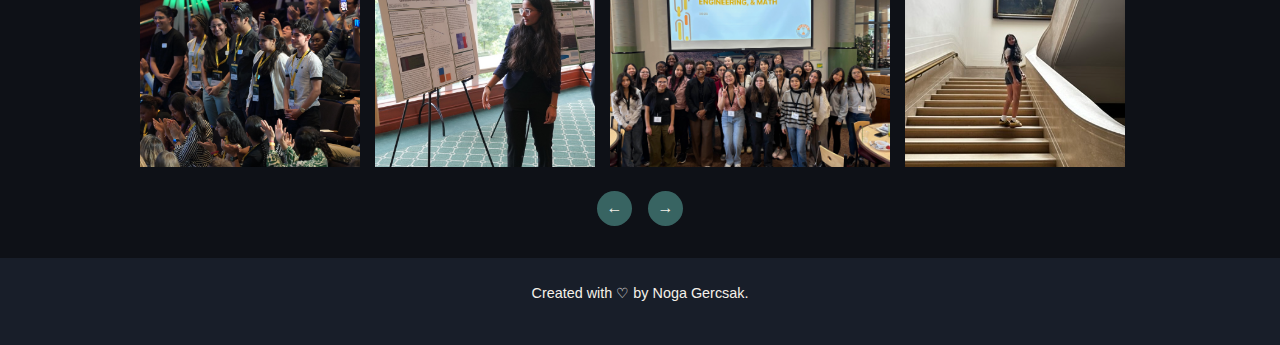
==== commit 9af477f5: "Update index.html" ====
--- a/index.html
+++ b/index.html
@@ -219,7 +219,7 @@
                 <a href="https://www.aspirations.org/news/award-programs/2024-national-aspirations-in-computing-award-recipients-announced-" target="_blank" style="text-decoration: none; color: inherit;">
                     <b>👩‍💻 NCWIT Aspirations in Computing National Honorable Mention</b>
                 </a>
-                <span>Jan. 2024</span>
+                <span>January 2024</span>
                 <p class="exp-desc">Selected as part of the 400 out of 3,300 applicants. Received award in honor of accomplishments in computing.</p>
             </div>
 
@@ -227,7 +227,7 @@
                 <a href="https://hackswift.devpost.com/project-gallery?page=2/" target="_blank" style="text-decoration: none; color: inherit;">
                     <b>🪩 HackSwift Winner Honorable Mention</b>
                 </a>
-                <span>Jan. 2024</span>
+                <span>January 2024</span>
                 <p class="exp-desc">HackSwift is the premier hackathon hosted by HackSwift, a non-profit committed to inspiring, educating, and fostering collaboration among the upcoming generation of innovators.</p>
             </div>
         </div>
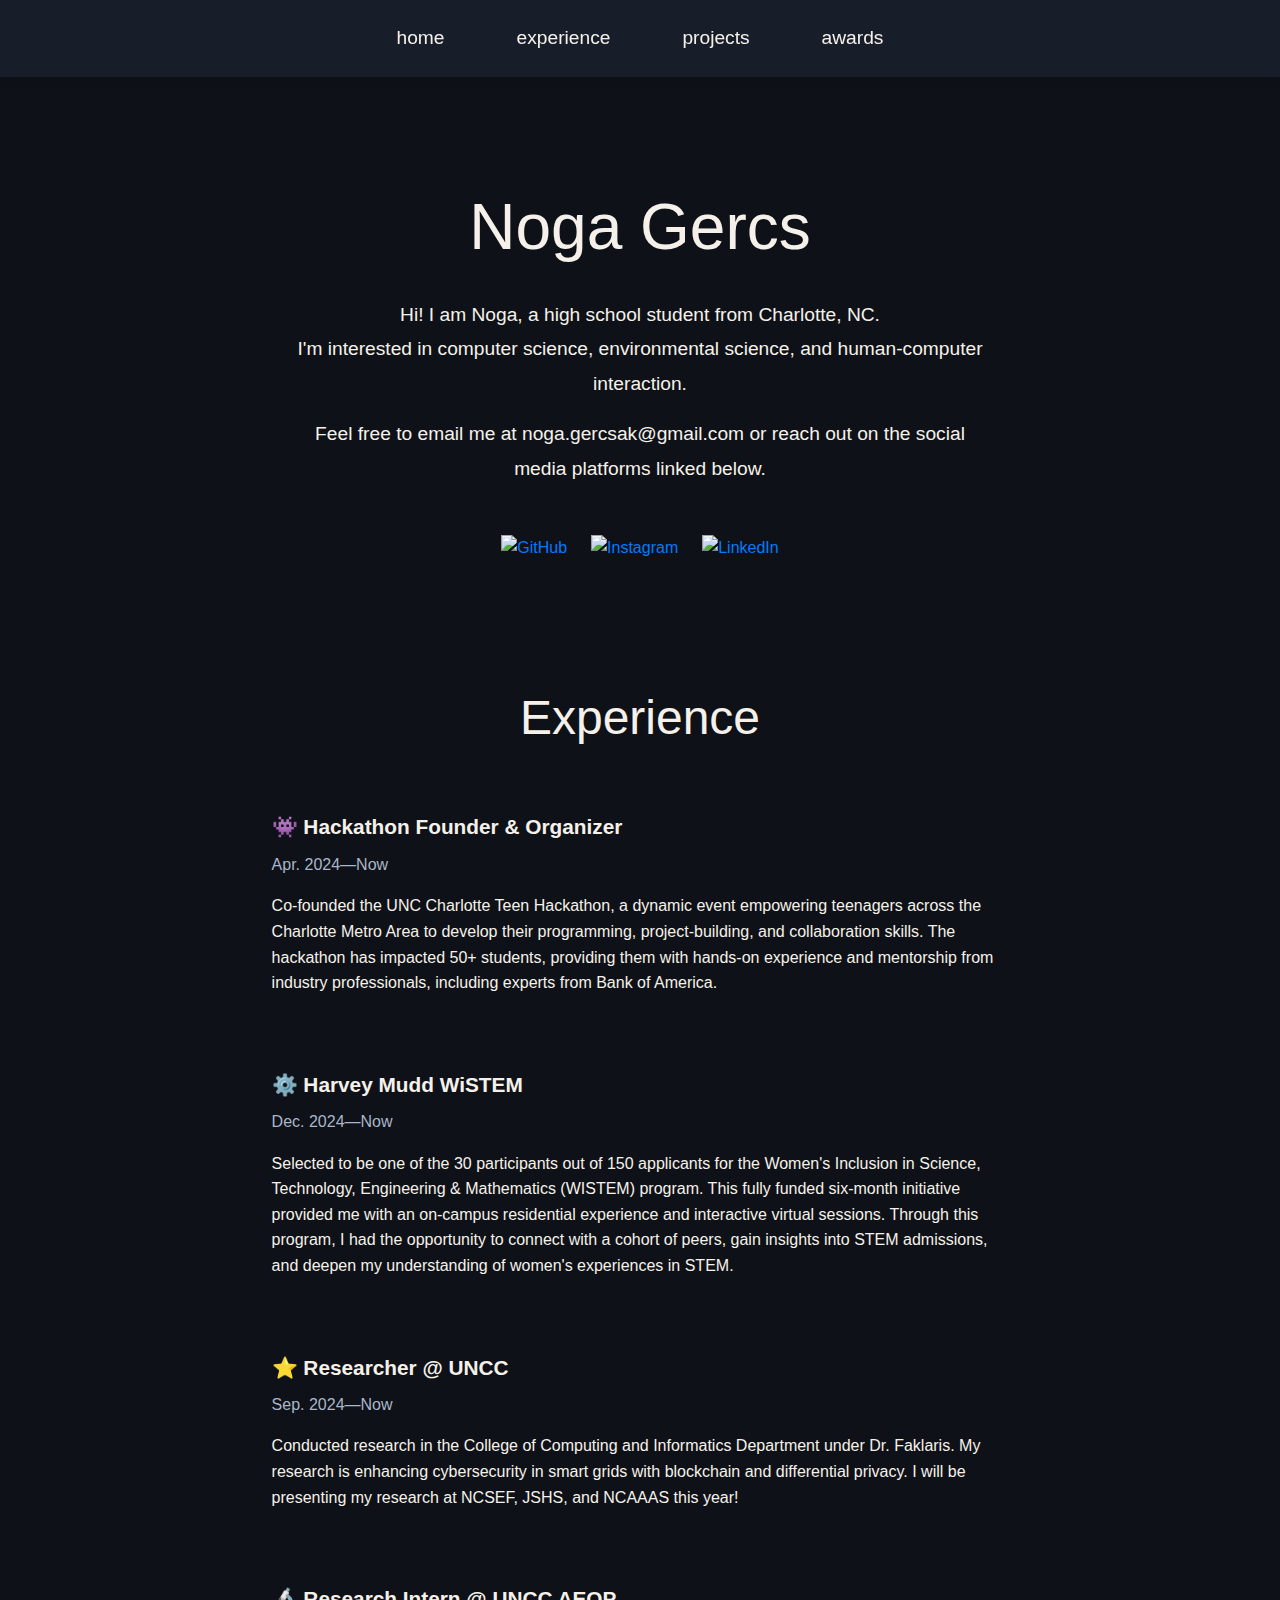
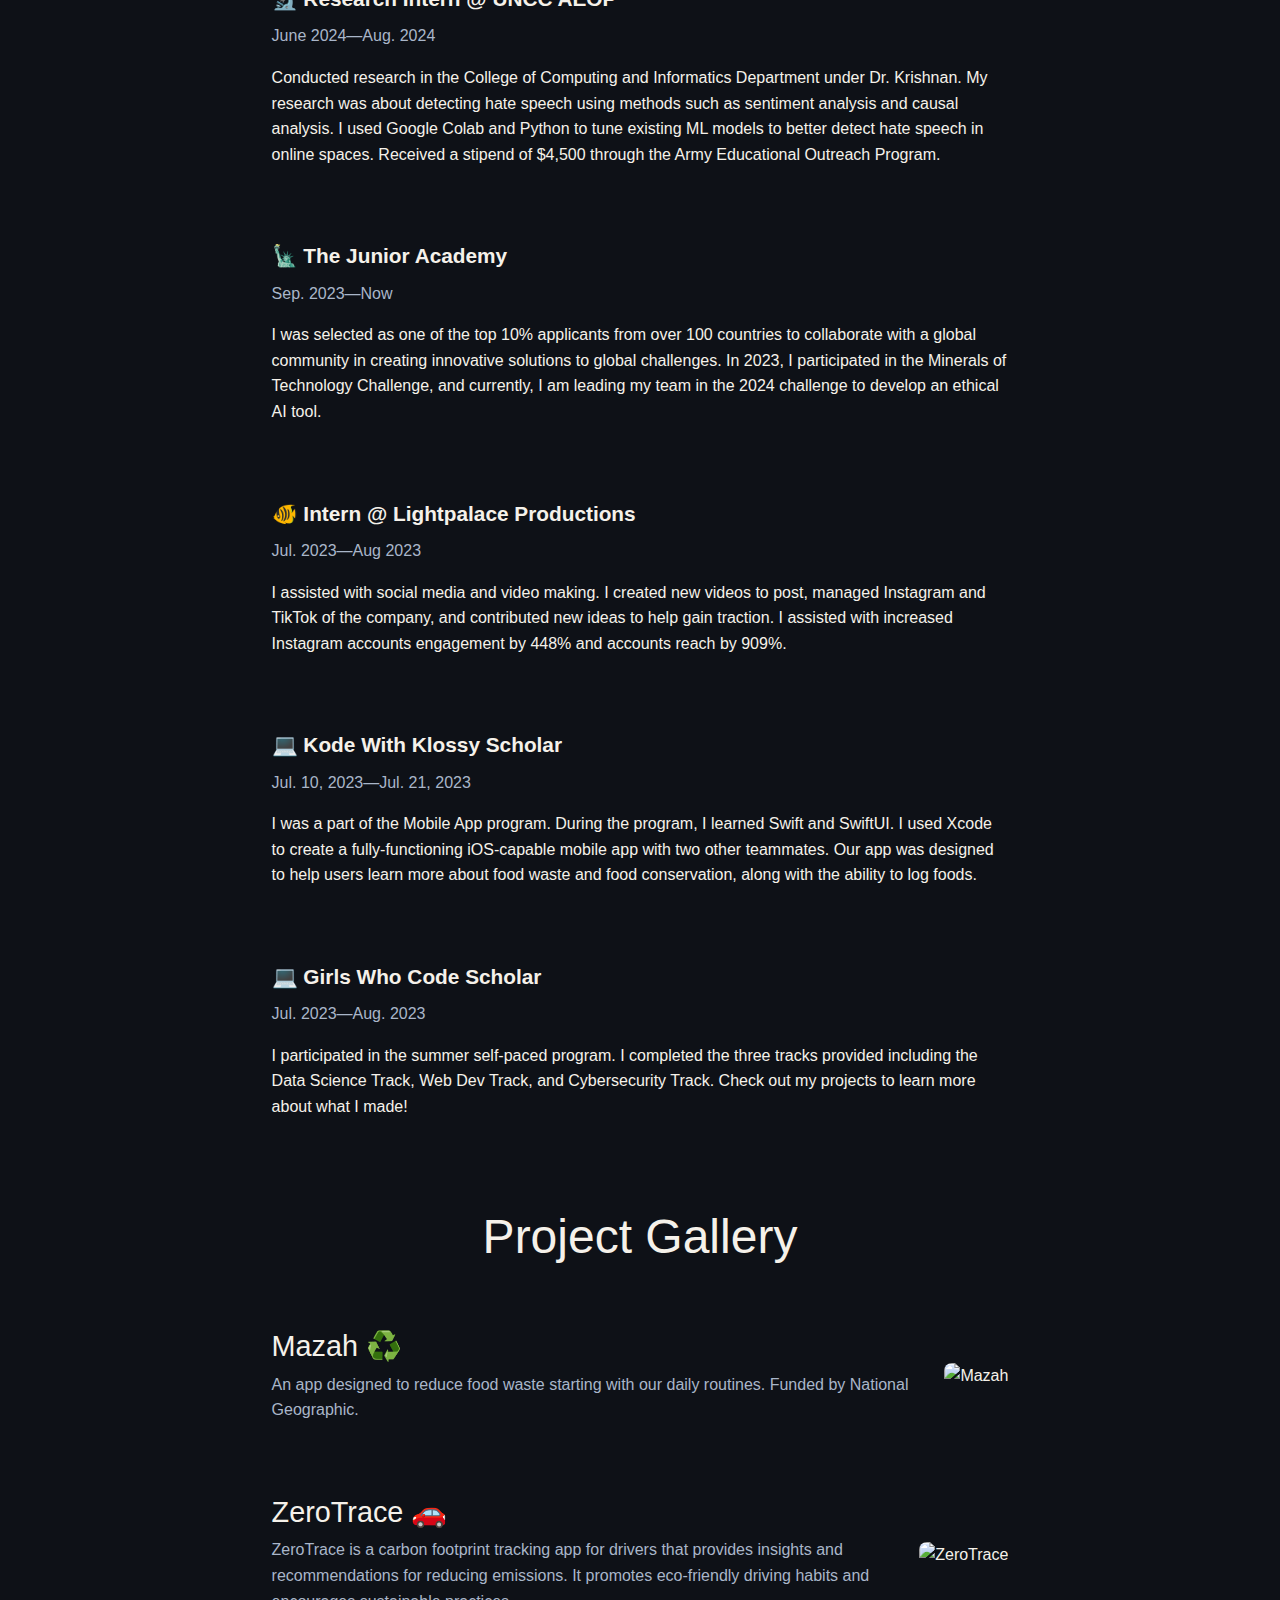
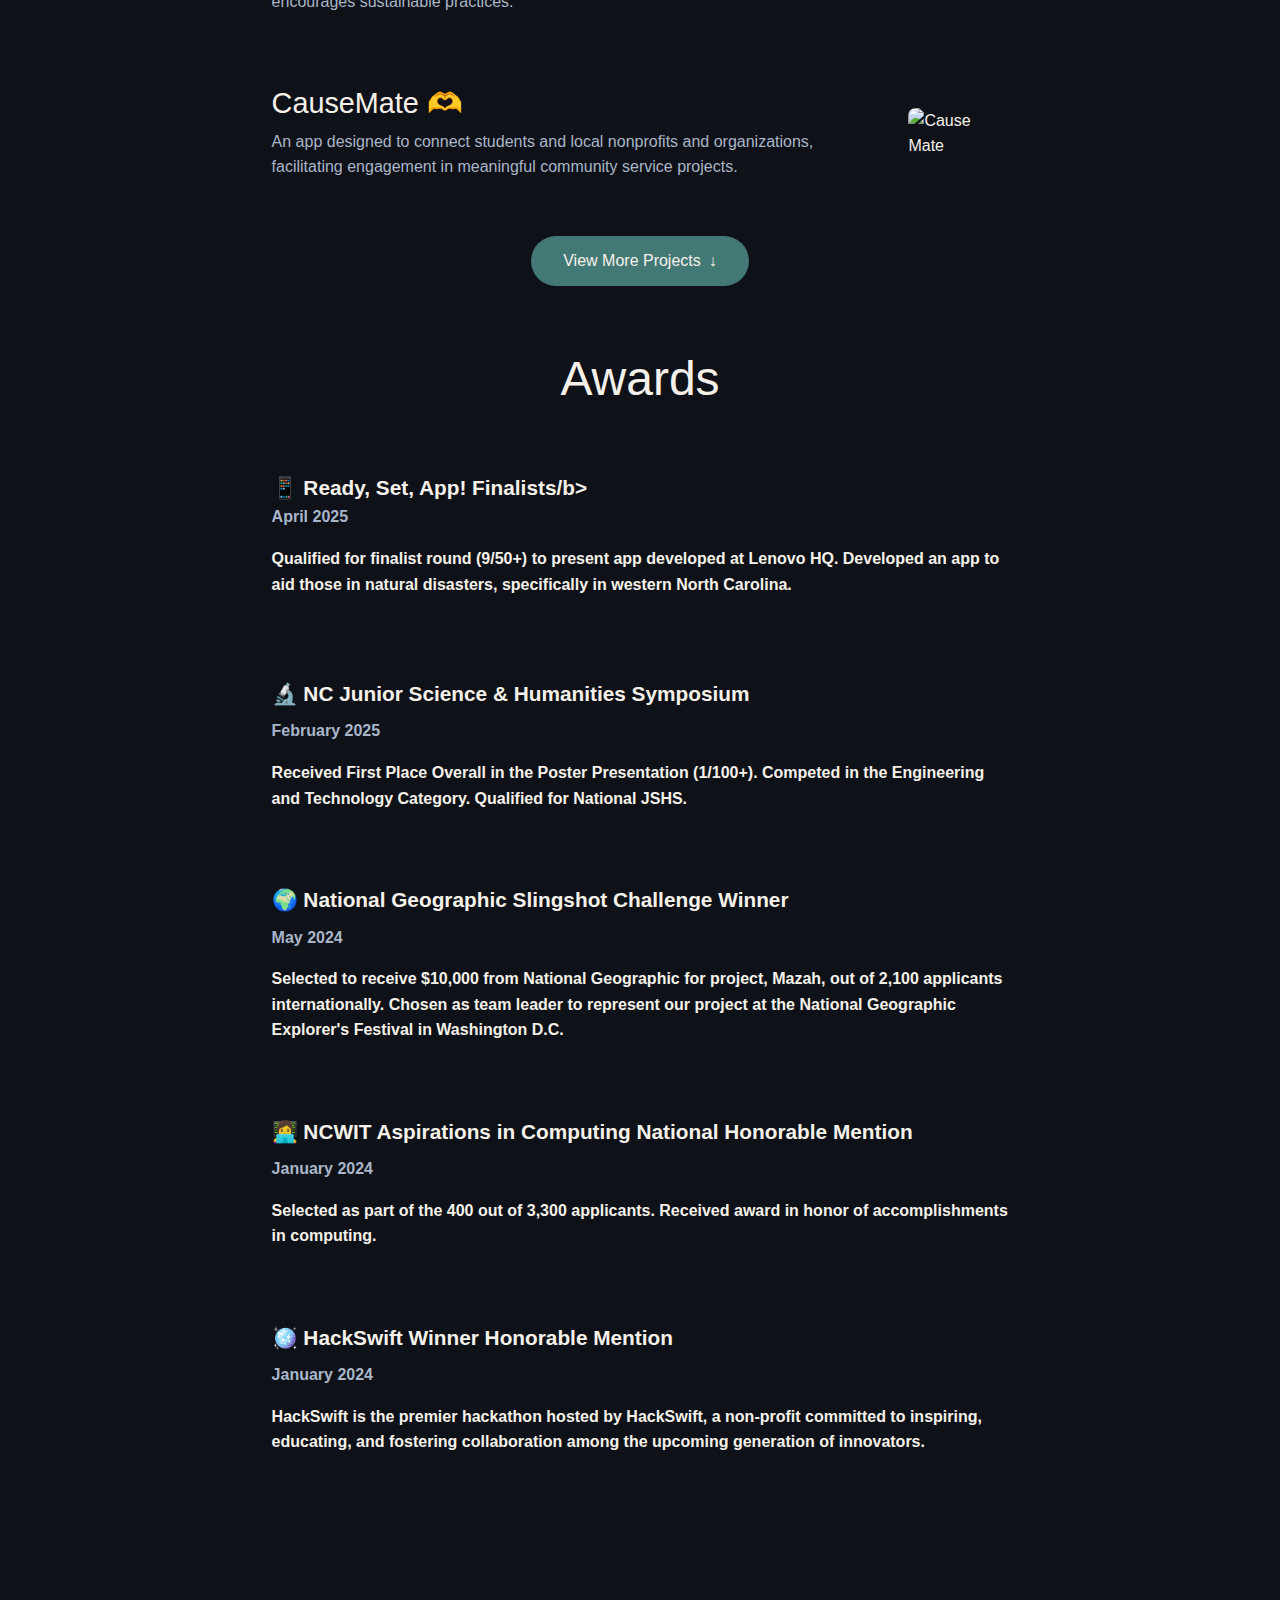
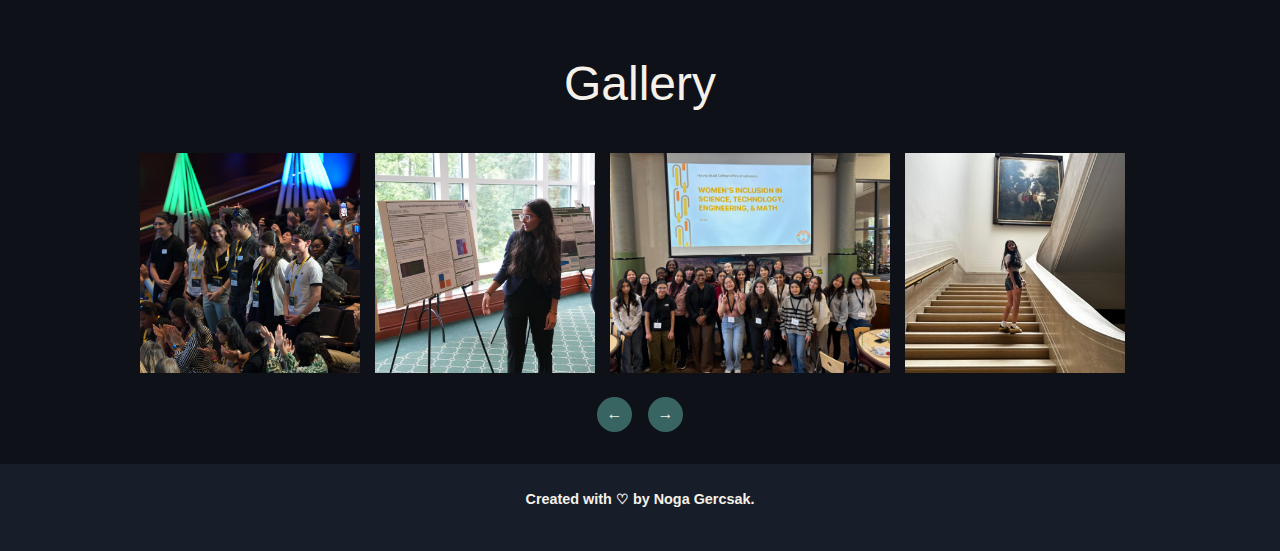
==== commit 7abcb206: "Update index.html" ====
--- a/index.html
+++ b/index.html
@@ -200,6 +200,13 @@
     <section class="project-gallery" id="awards">
         <div class="container">
             <h2 class="section-title">Awards</h2>
+
+            <div class="experience-individual">
+                <b>📱 Ready, Set, App! Finalists/b>
+                <span>April 2025</span>
+                <p class="exp-desc">Qualified for finalist round (9/50+) to present app developed at Lenovo HQ. Developed an app to aid those in natural disasters, specifically in western North Carolina.</p>
+            </div>
+      
             
             <div class="experience-individual">
                 <b>🔬 NC Junior Science & Humanities Symposium</b>
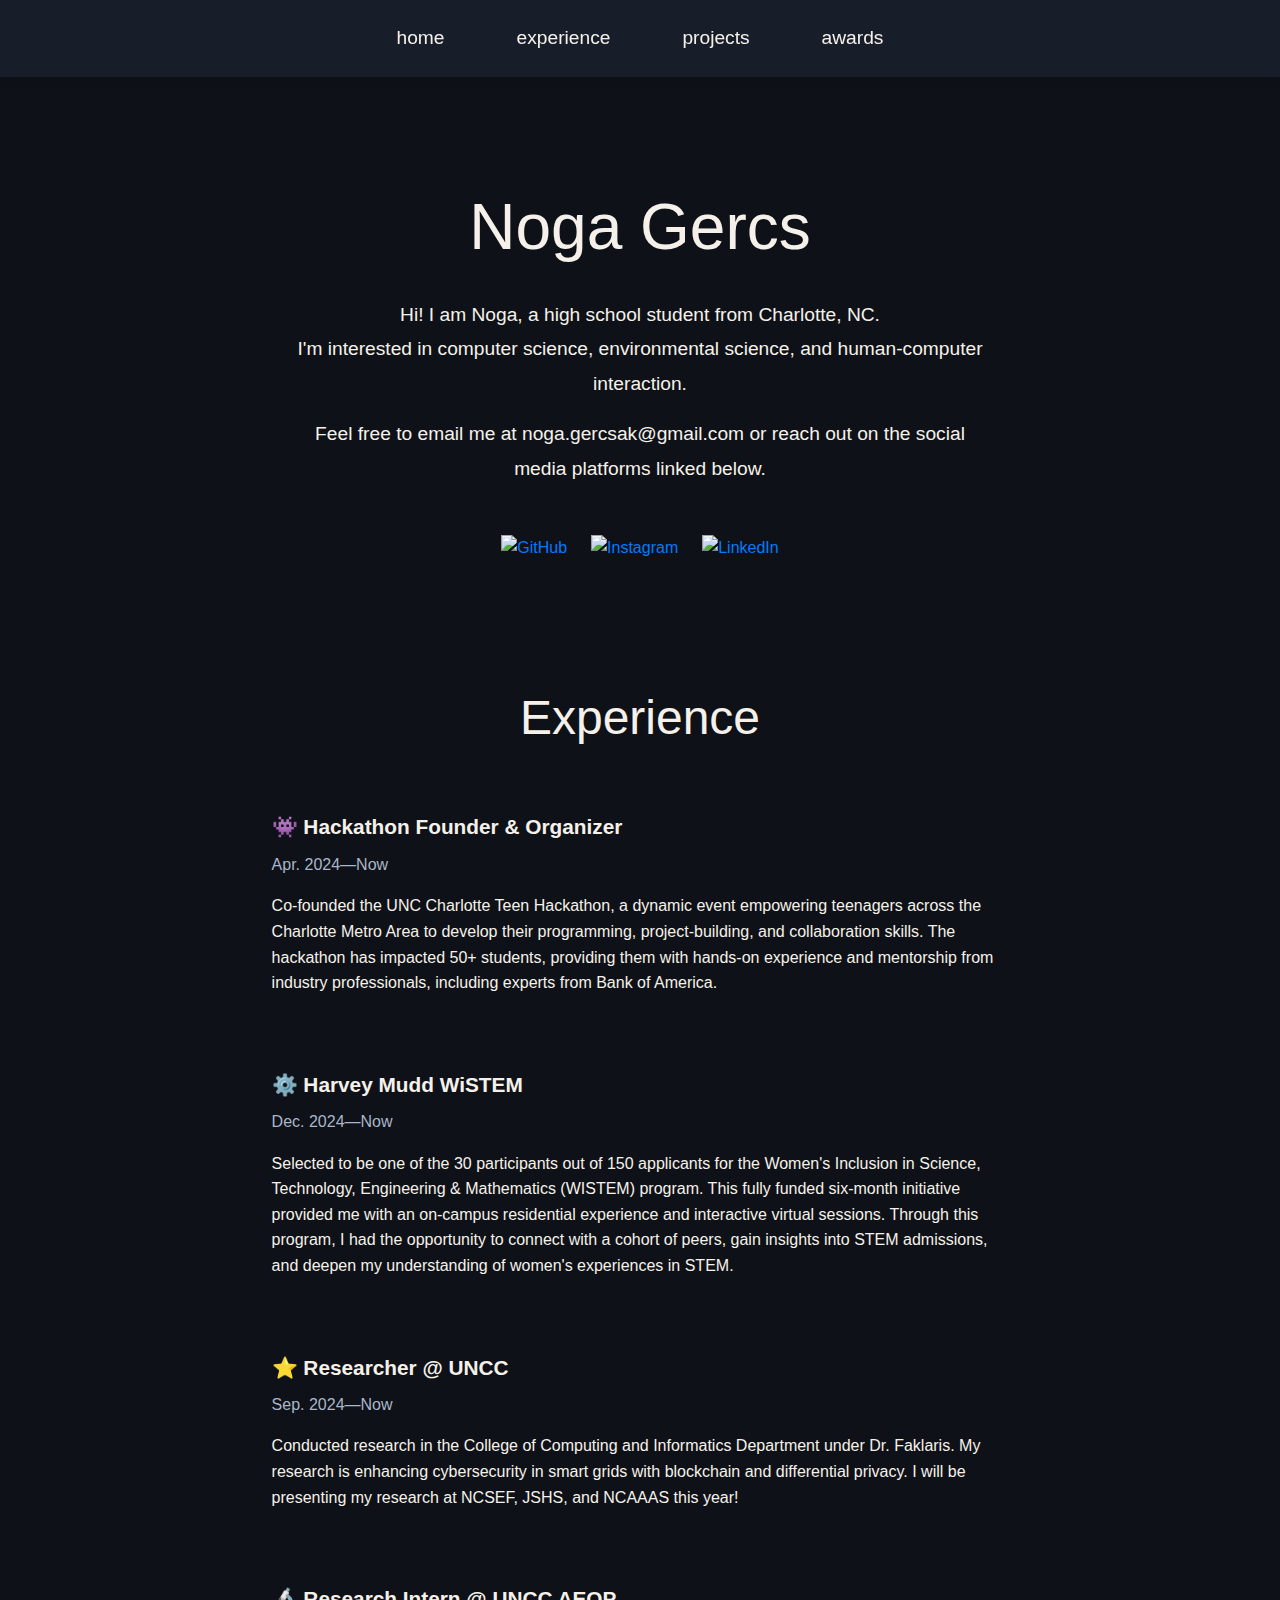
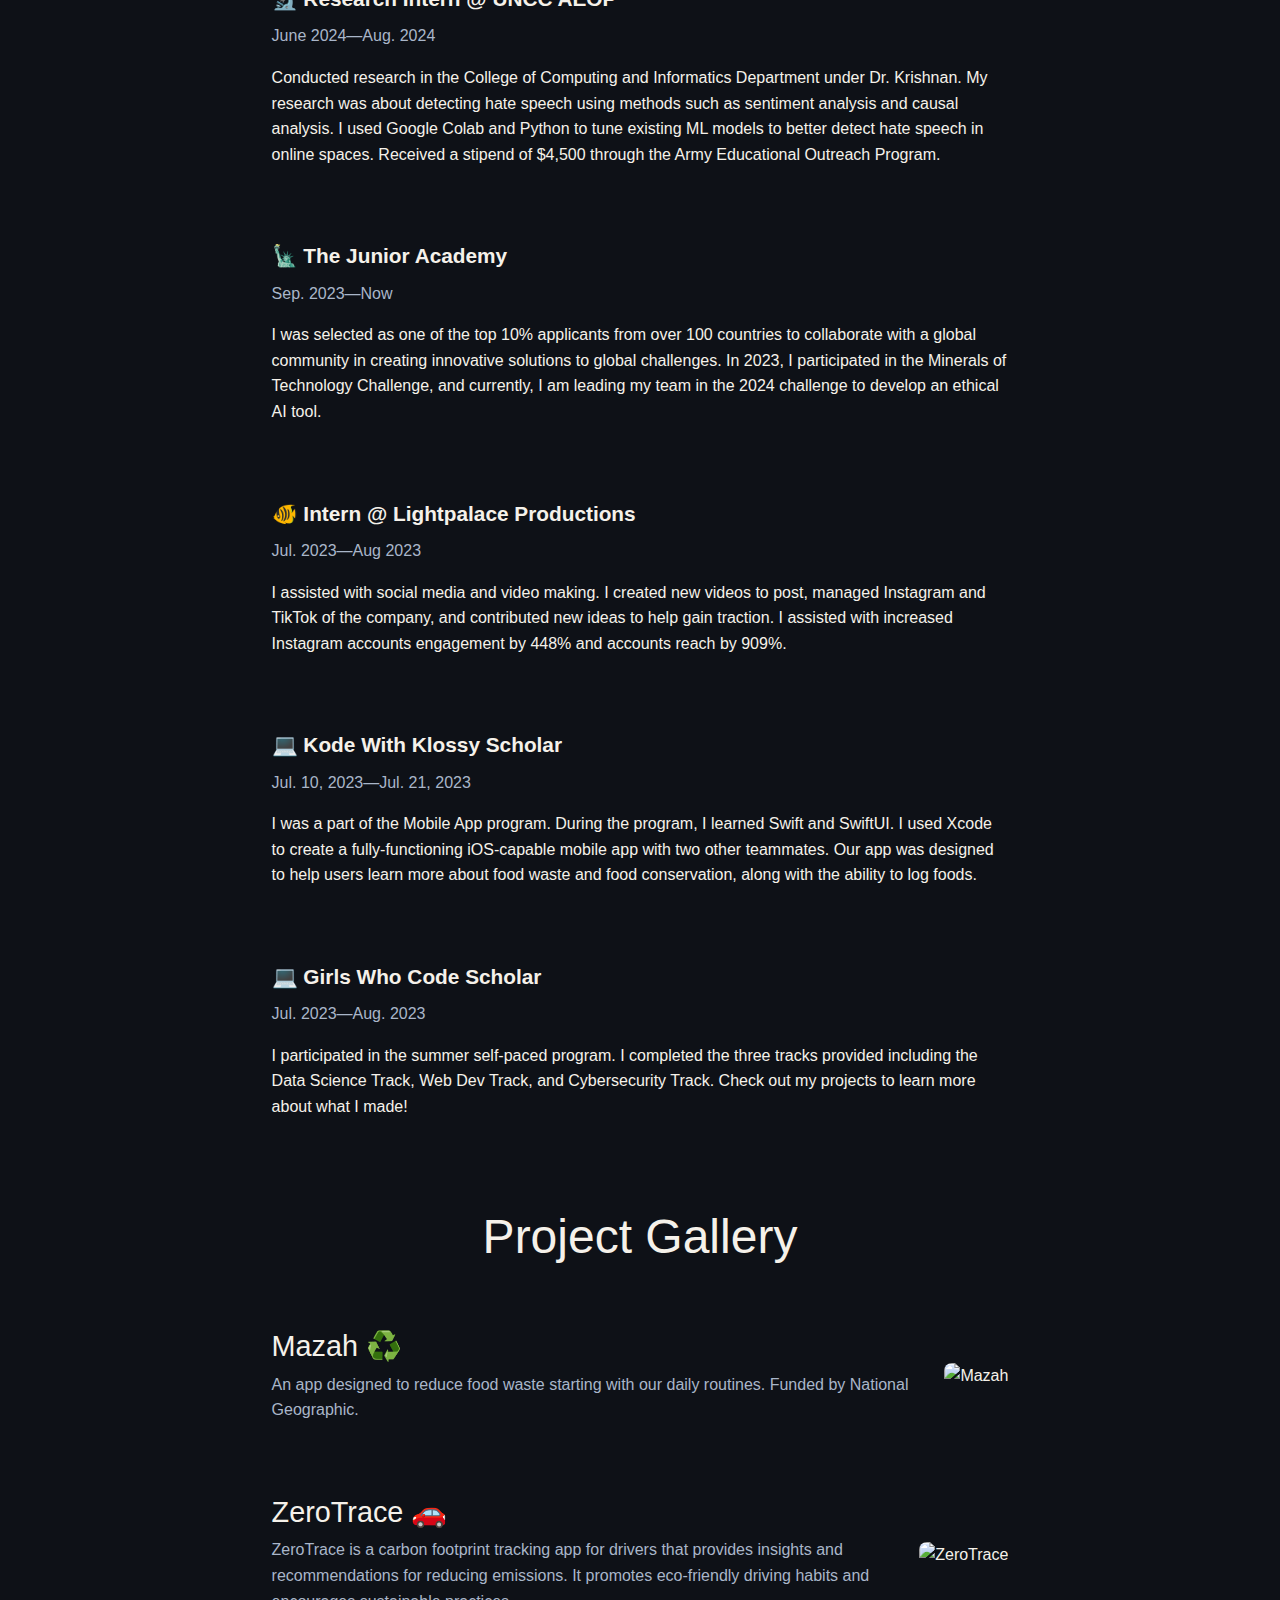
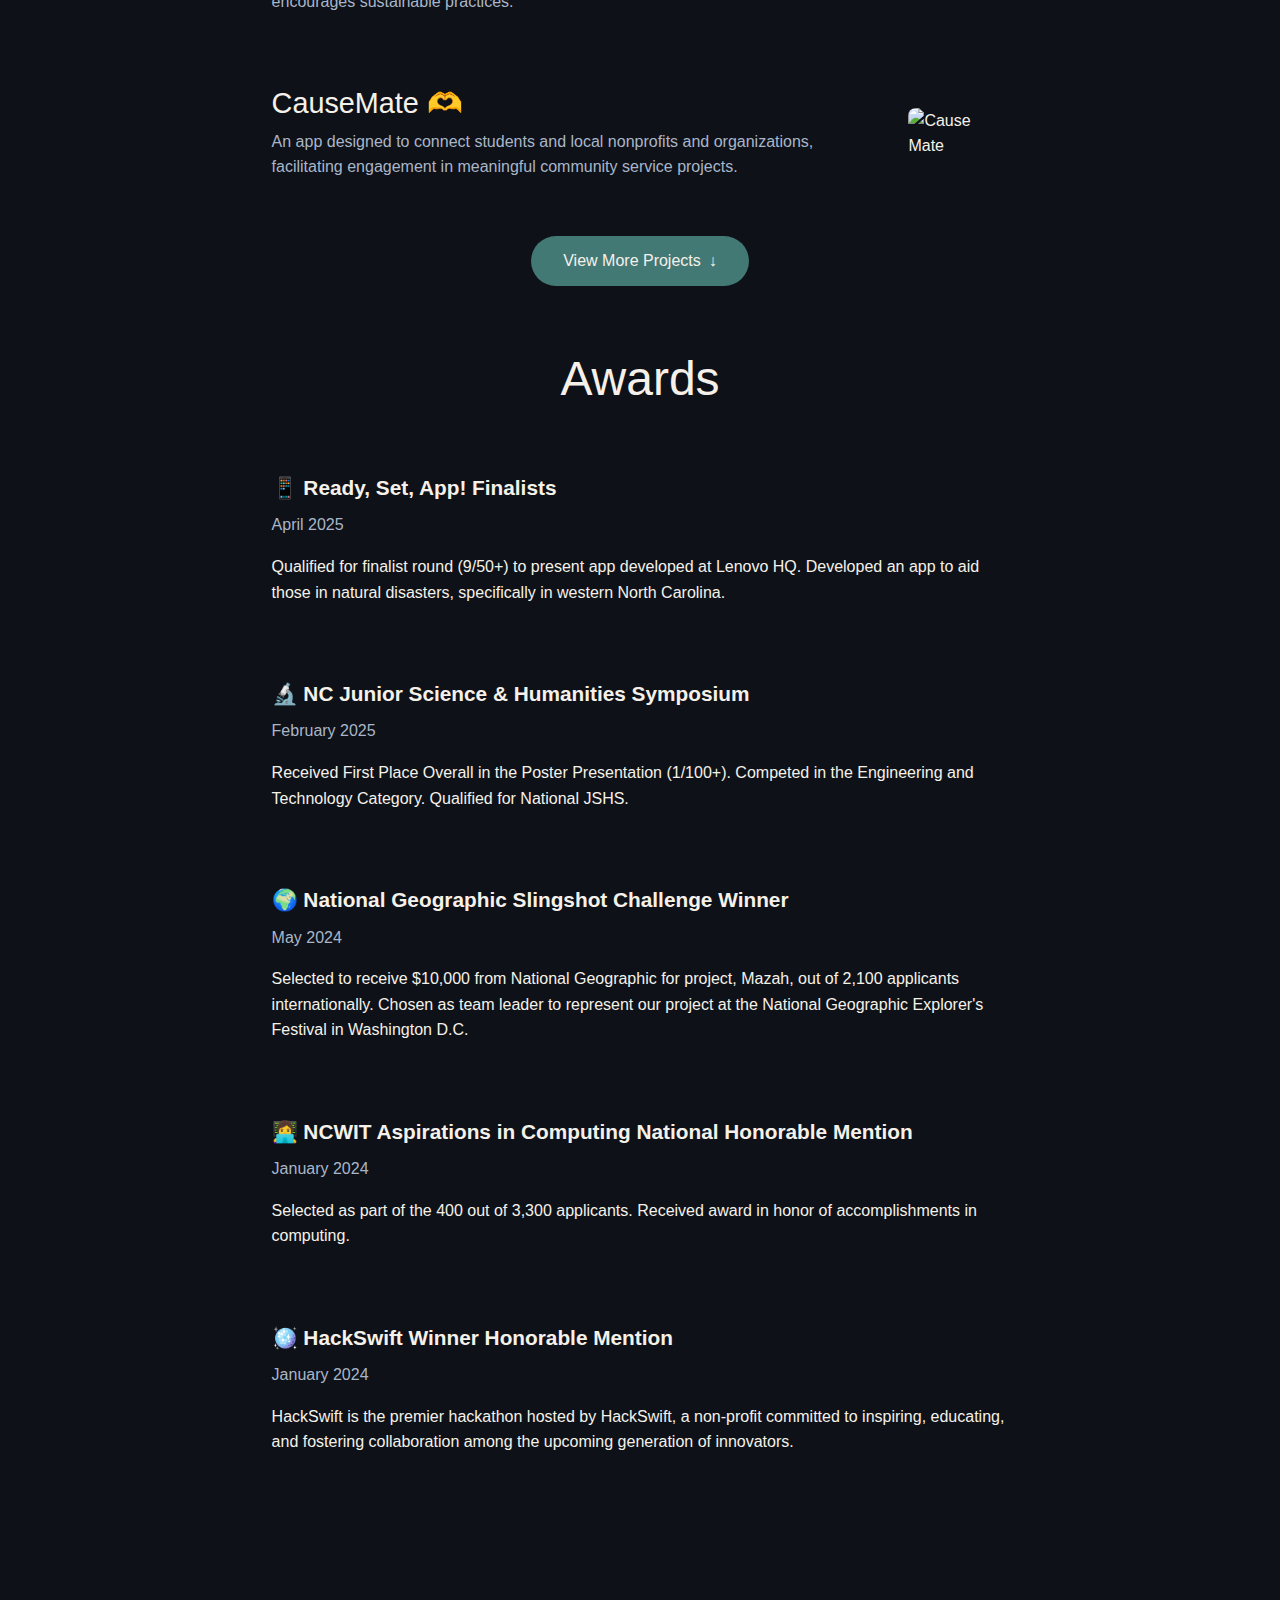
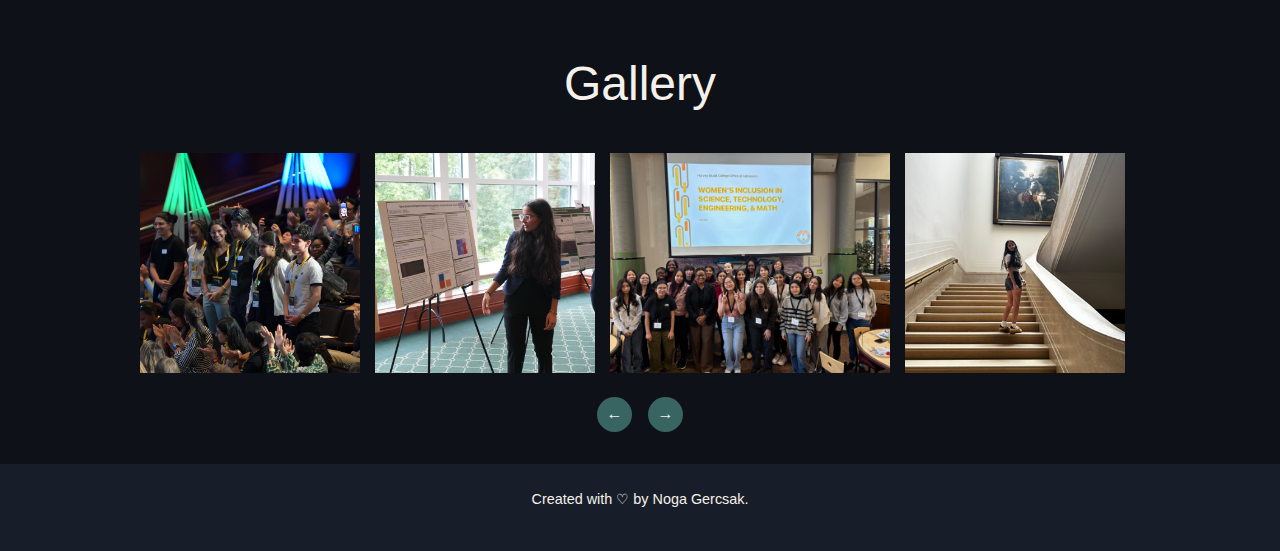
==== commit 3c988f9a: "Update index.html" ====
--- a/index.html
+++ b/index.html
@@ -202,7 +202,7 @@
             <h2 class="section-title">Awards</h2>
 
             <div class="experience-individual">
-                <b>📱 Ready, Set, App! Finalists/b>
+                <b>📱 Ready, Set, App! Finalists</b>
                 <span>April 2025</span>
                 <p class="exp-desc">Qualified for finalist round (9/50+) to present app developed at Lenovo HQ. Developed an app to aid those in natural disasters, specifically in western North Carolina.</p>
             </div>
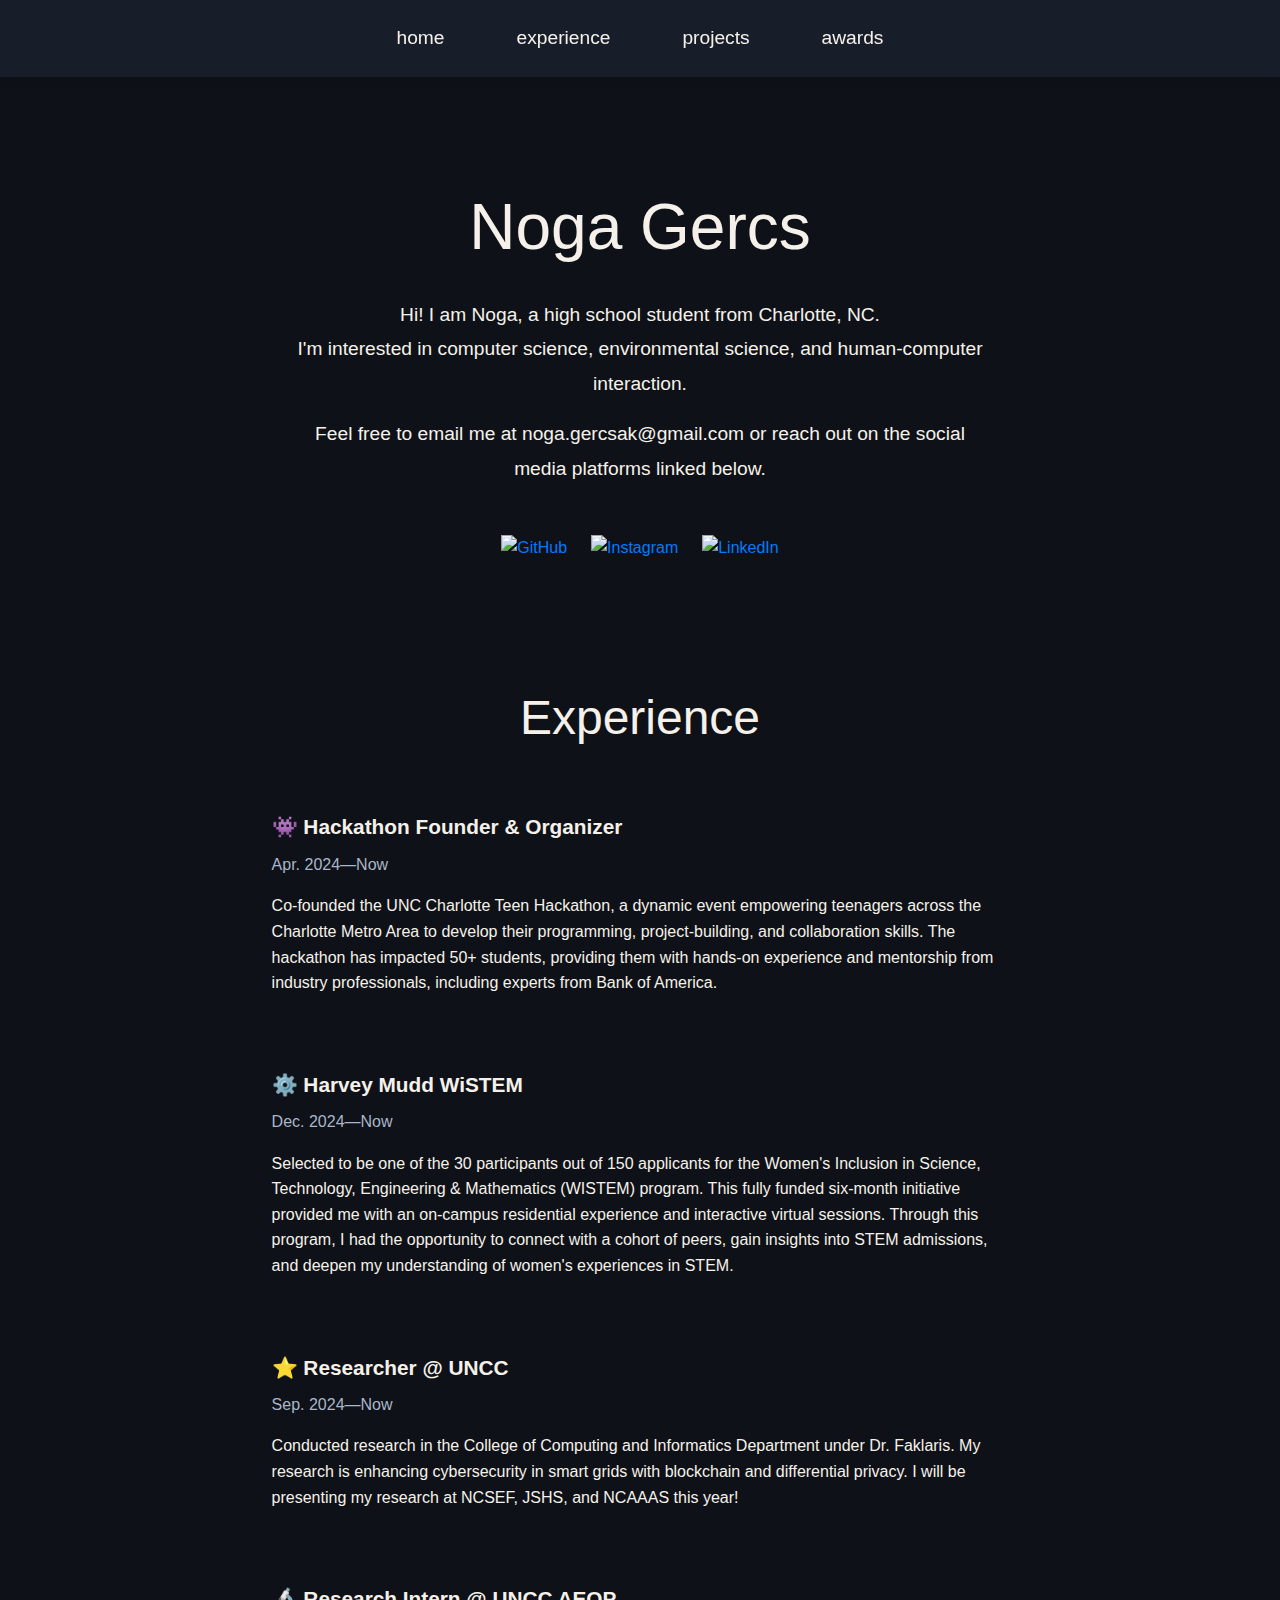
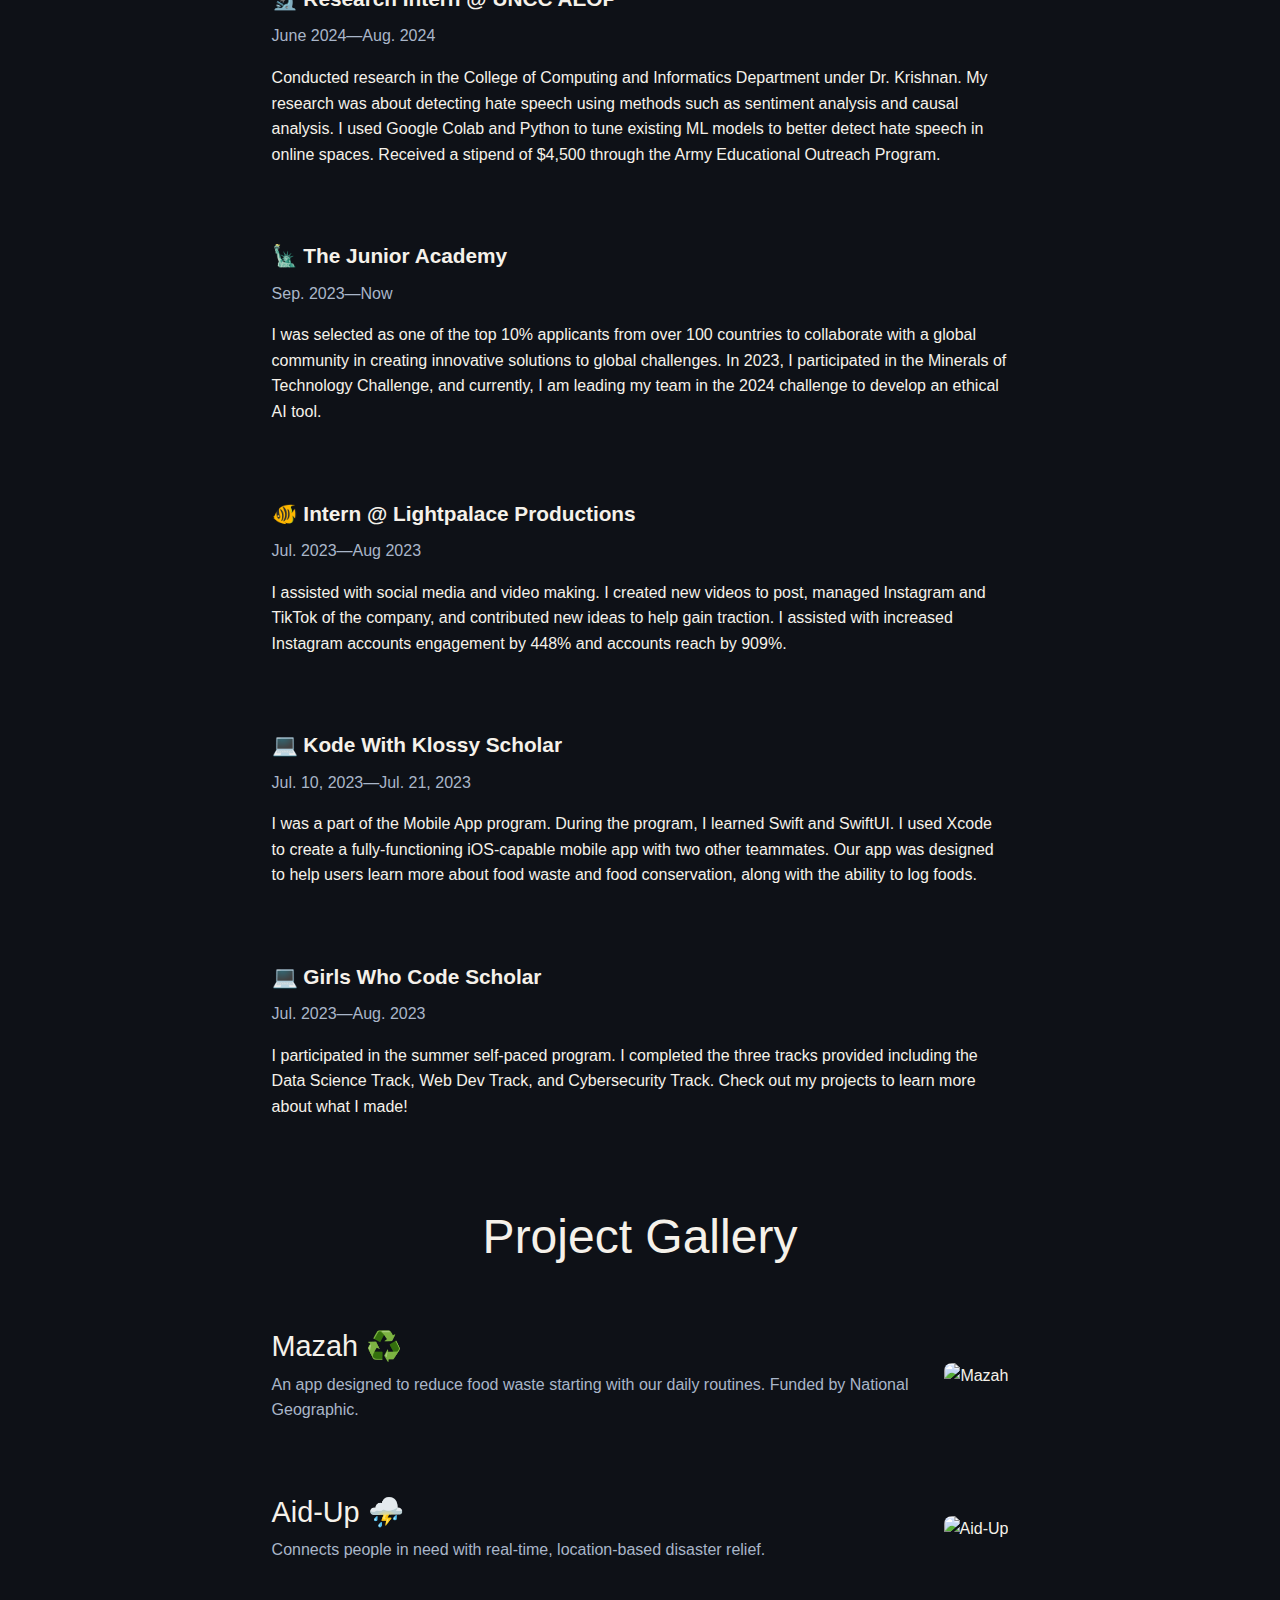
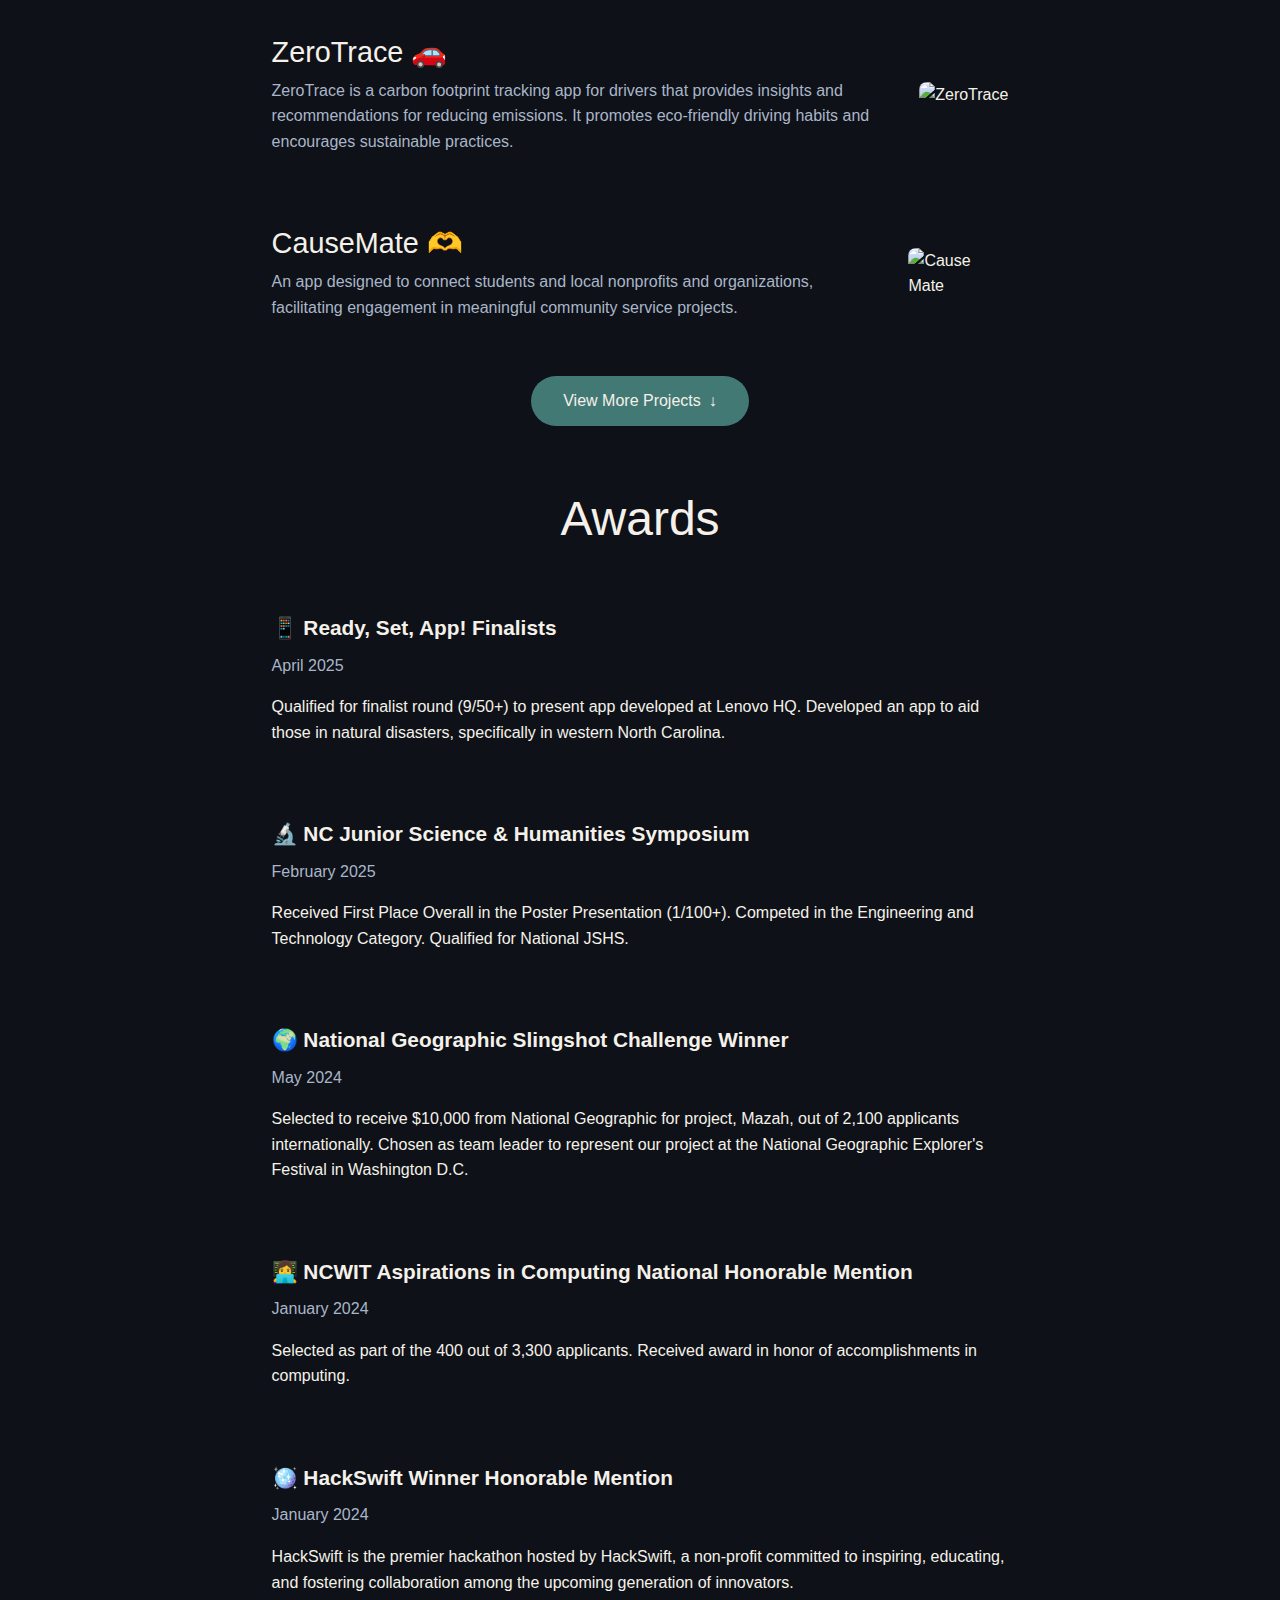
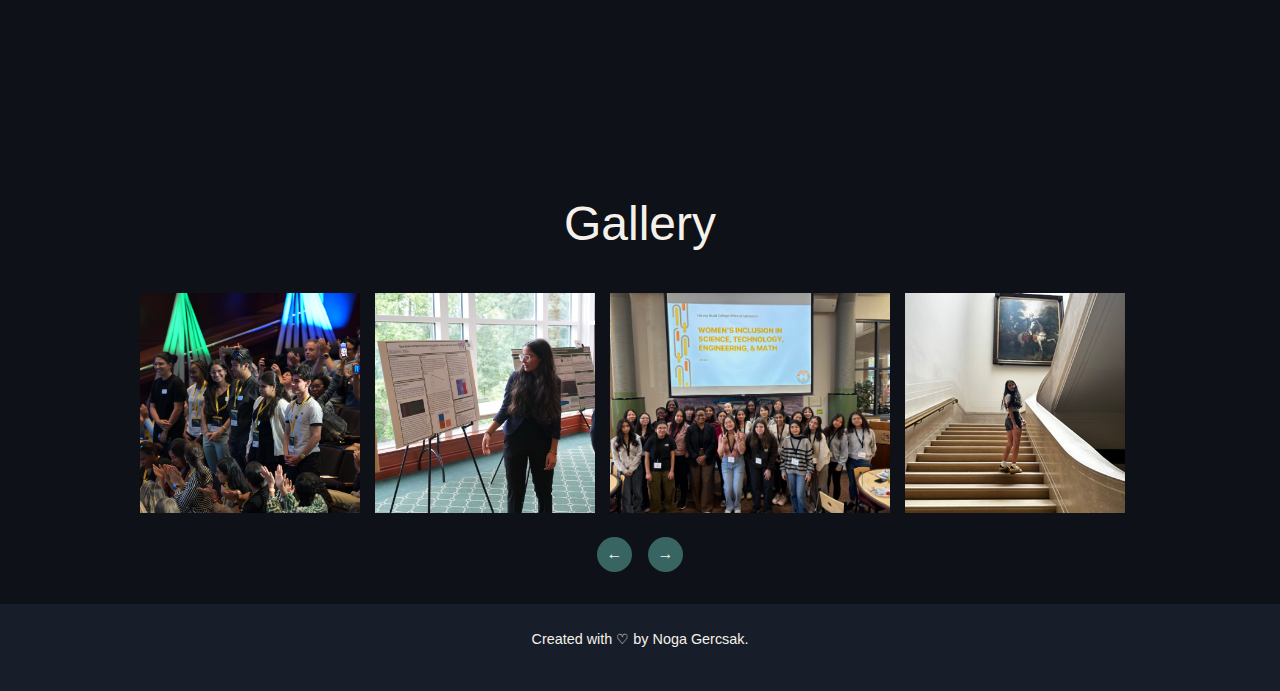
==== commit 037578e8: "Update index.html" ====
--- a/index.html
+++ b/index.html
@@ -125,6 +125,15 @@
                     <img class="proj-pic-b" src="assets/mazah.png" alt="Mazah">
                 </a>
 
+                <a href="https://devpost.com/software/resq-lx3nsh?ref_content=user-portfolio&ref_feature=in_progress" target="_blank" class="project-big">
+                    <div class="proj-text-b">
+                        <h3 class="proj-title-b">Aid-Up ⛈️</h3>
+                        <p class="proj-desc-b">Connects people in need with real-time, location-based disaster relief. </p>
+                    </div>
+                    <img class="proj-pic-b" src="assets/aidup.png" alt="Aid-Up">
+                </a>
+
+
                 <a href="https://www.youtube.com/watch?v=hkXKcevvxZI" target="_blank" class="project-big">
                     <div class="proj-text-b">
                         <h3 class="proj-title-b">ZeroTrace 🚗</h3>
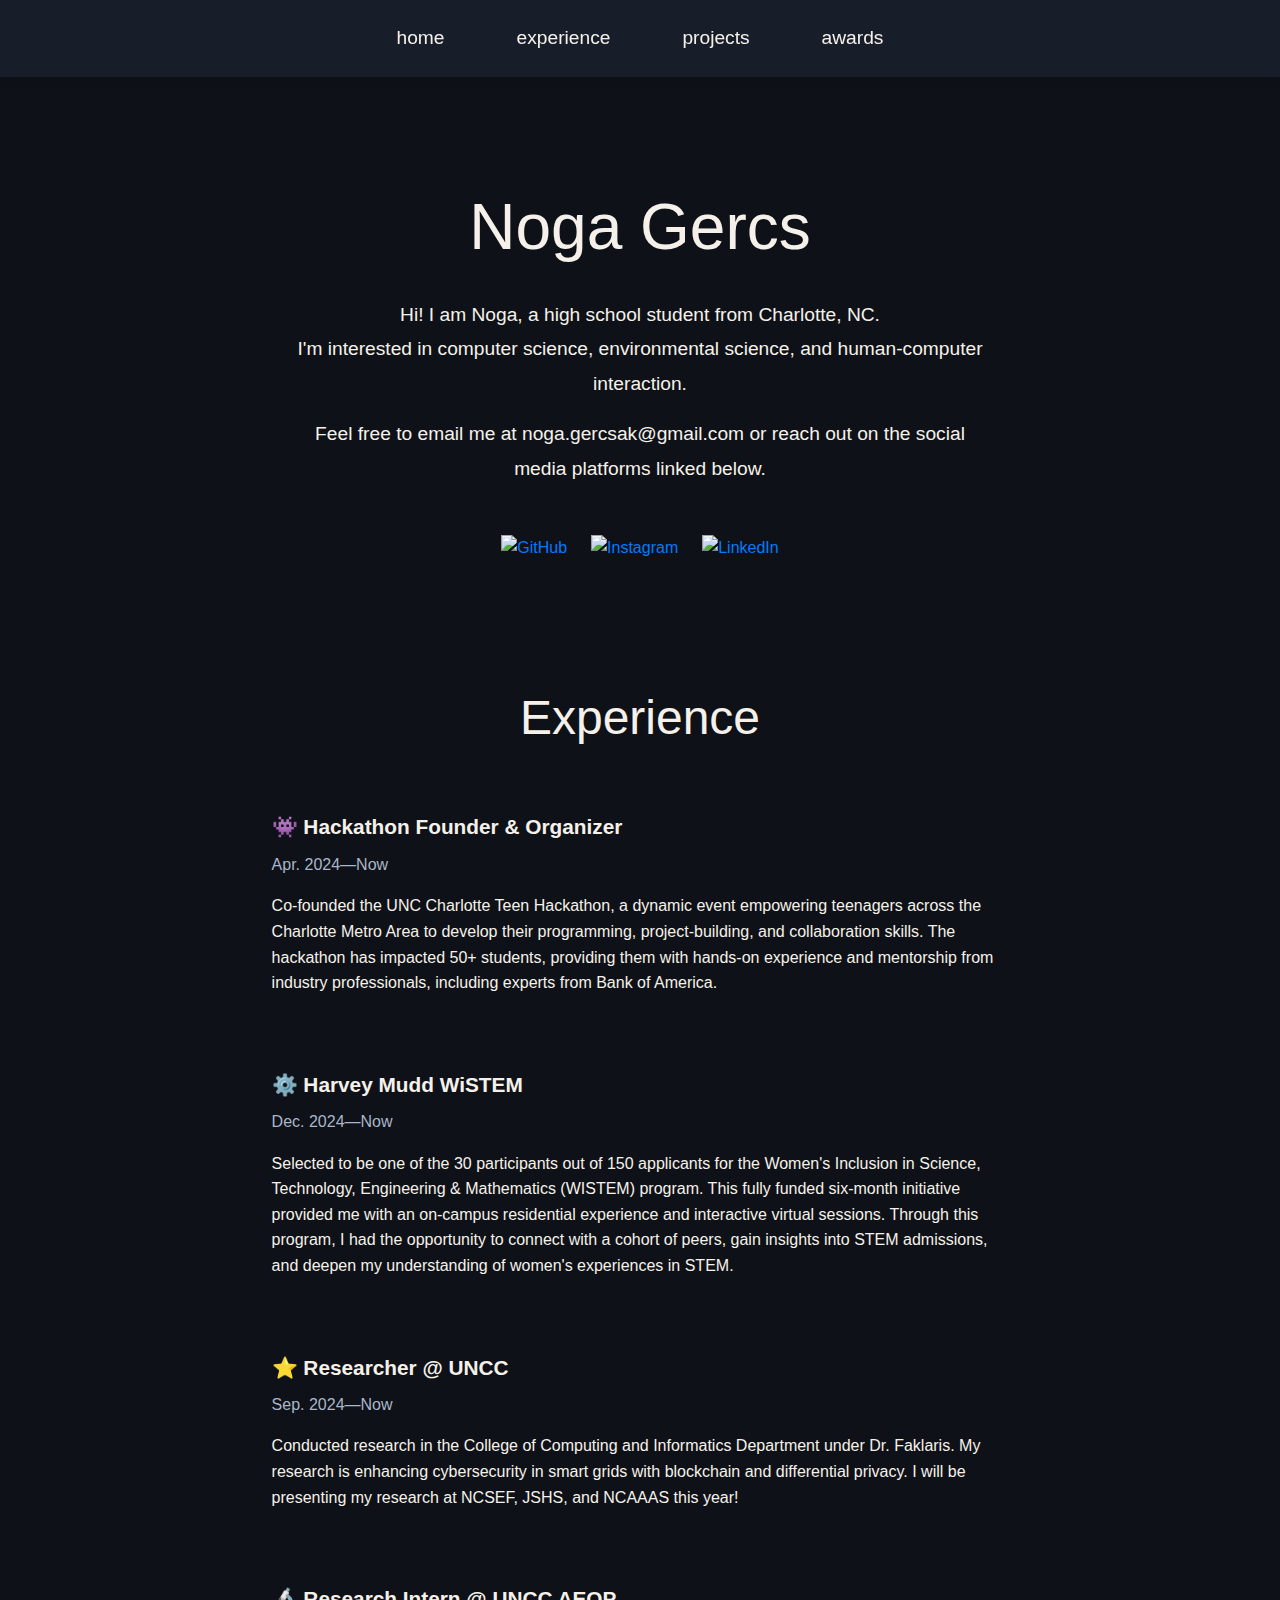
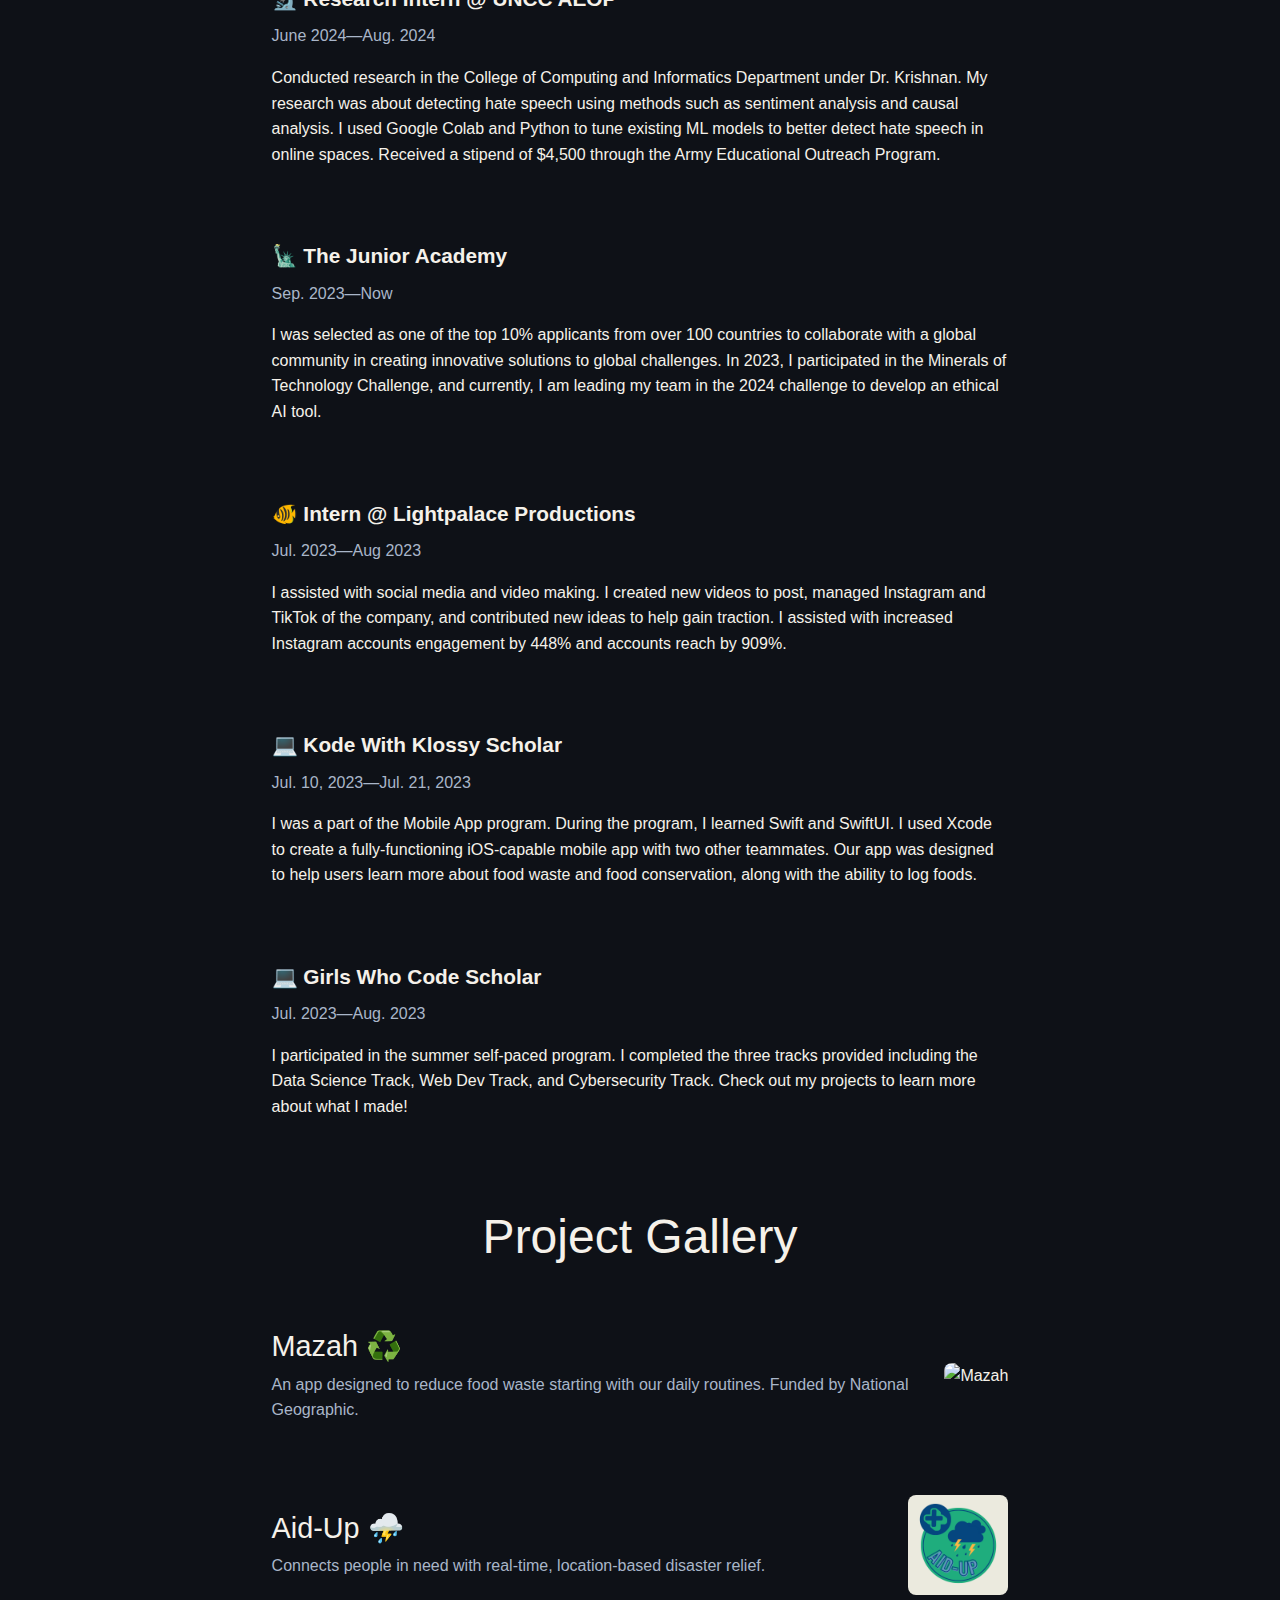
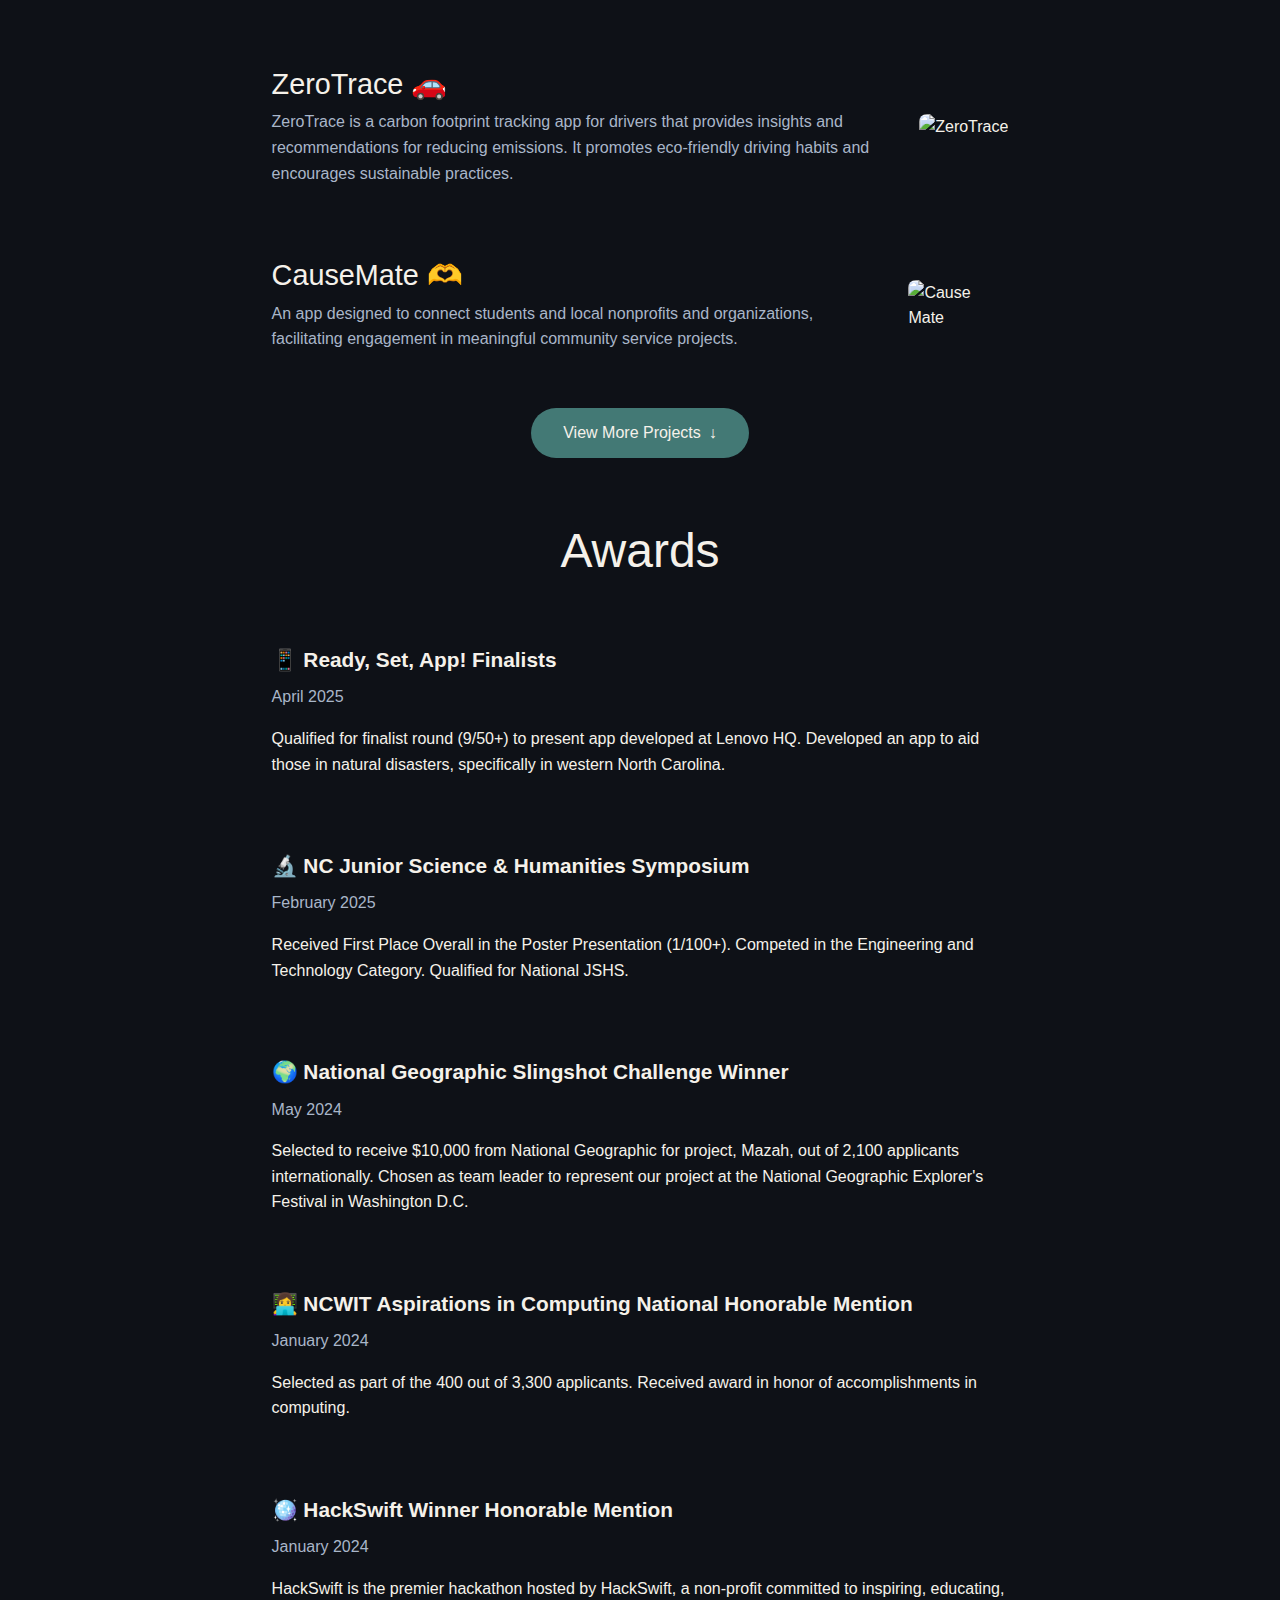
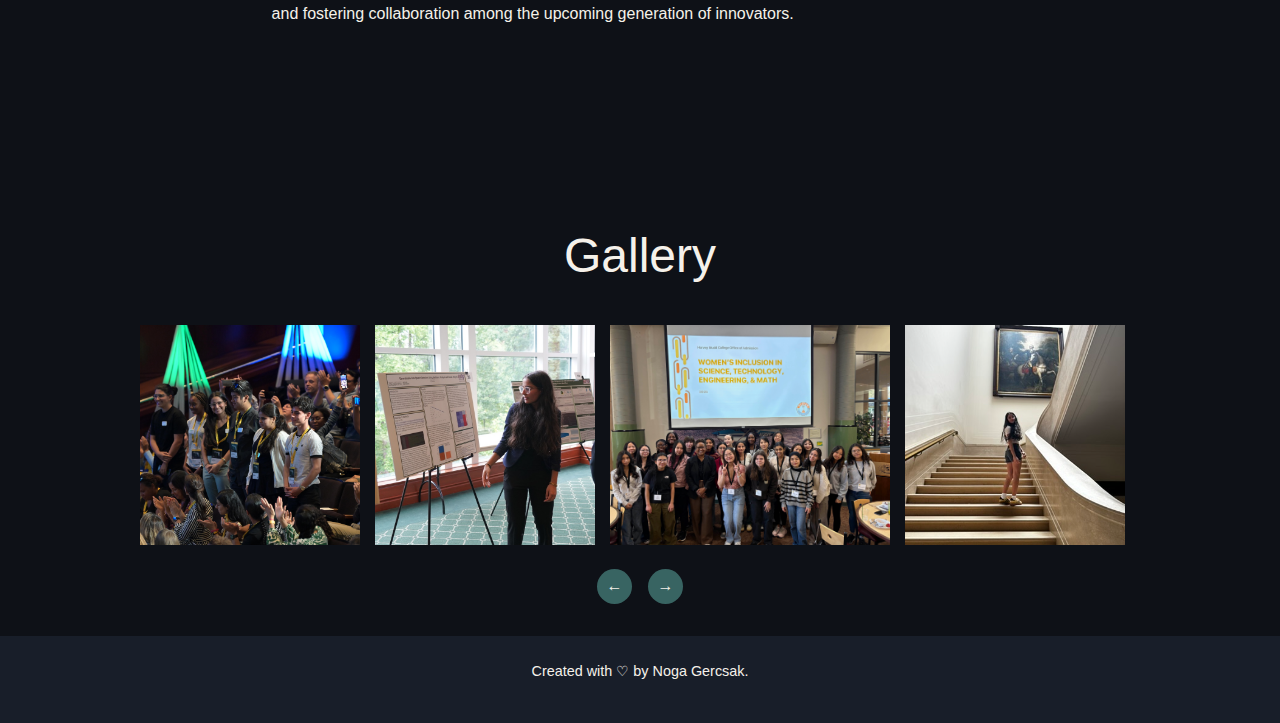
==== commit 8c14a4ed: "Update index.html" ====
--- a/index.html
+++ b/index.html
@@ -130,7 +130,7 @@
                         <h3 class="proj-title-b">Aid-Up ⛈️</h3>
                         <p class="proj-desc-b">Connects people in need with real-time, location-based disaster relief. </p>
                     </div>
-                    <img class="proj-pic-b" src="assets/aidup.png" alt="Aid-Up">
+                    <img class="proj-pic-b" src="assets/Aid-Up.png" alt="Aid-Up">
                 </a>
 
 
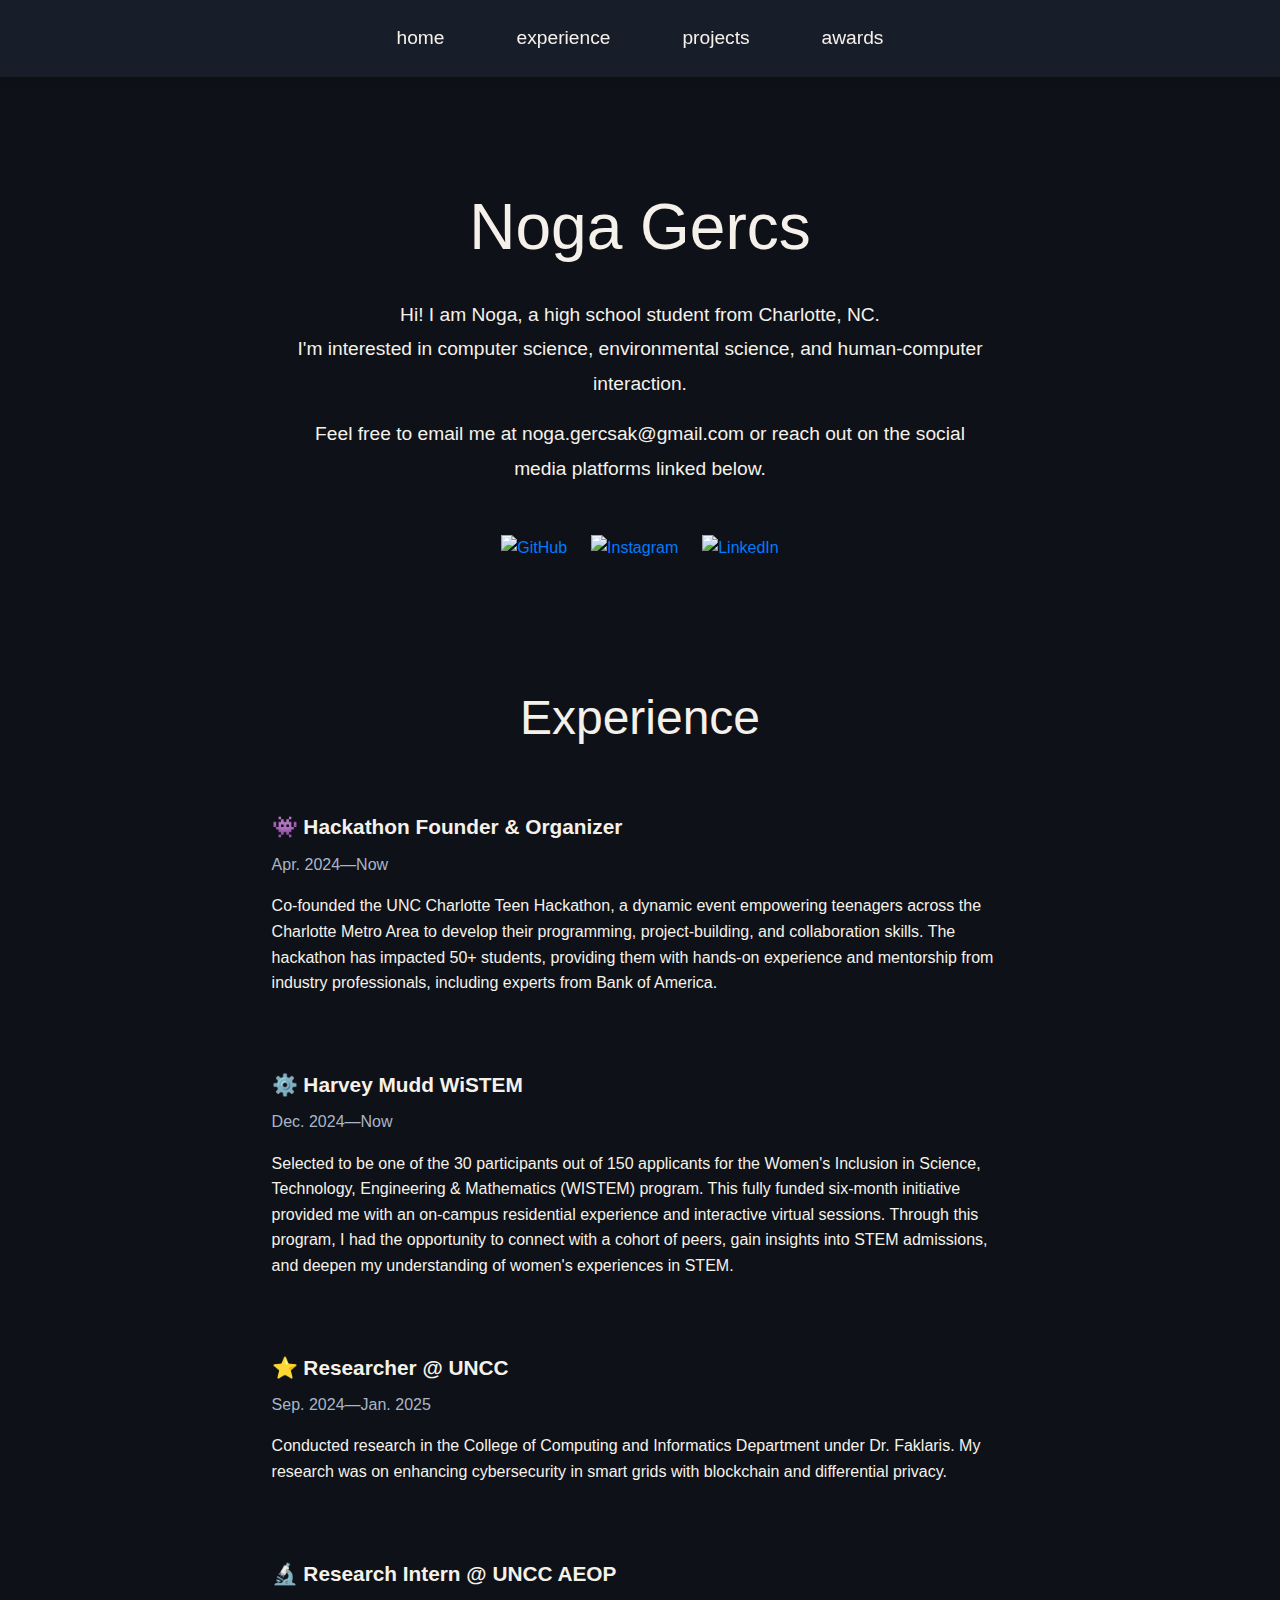
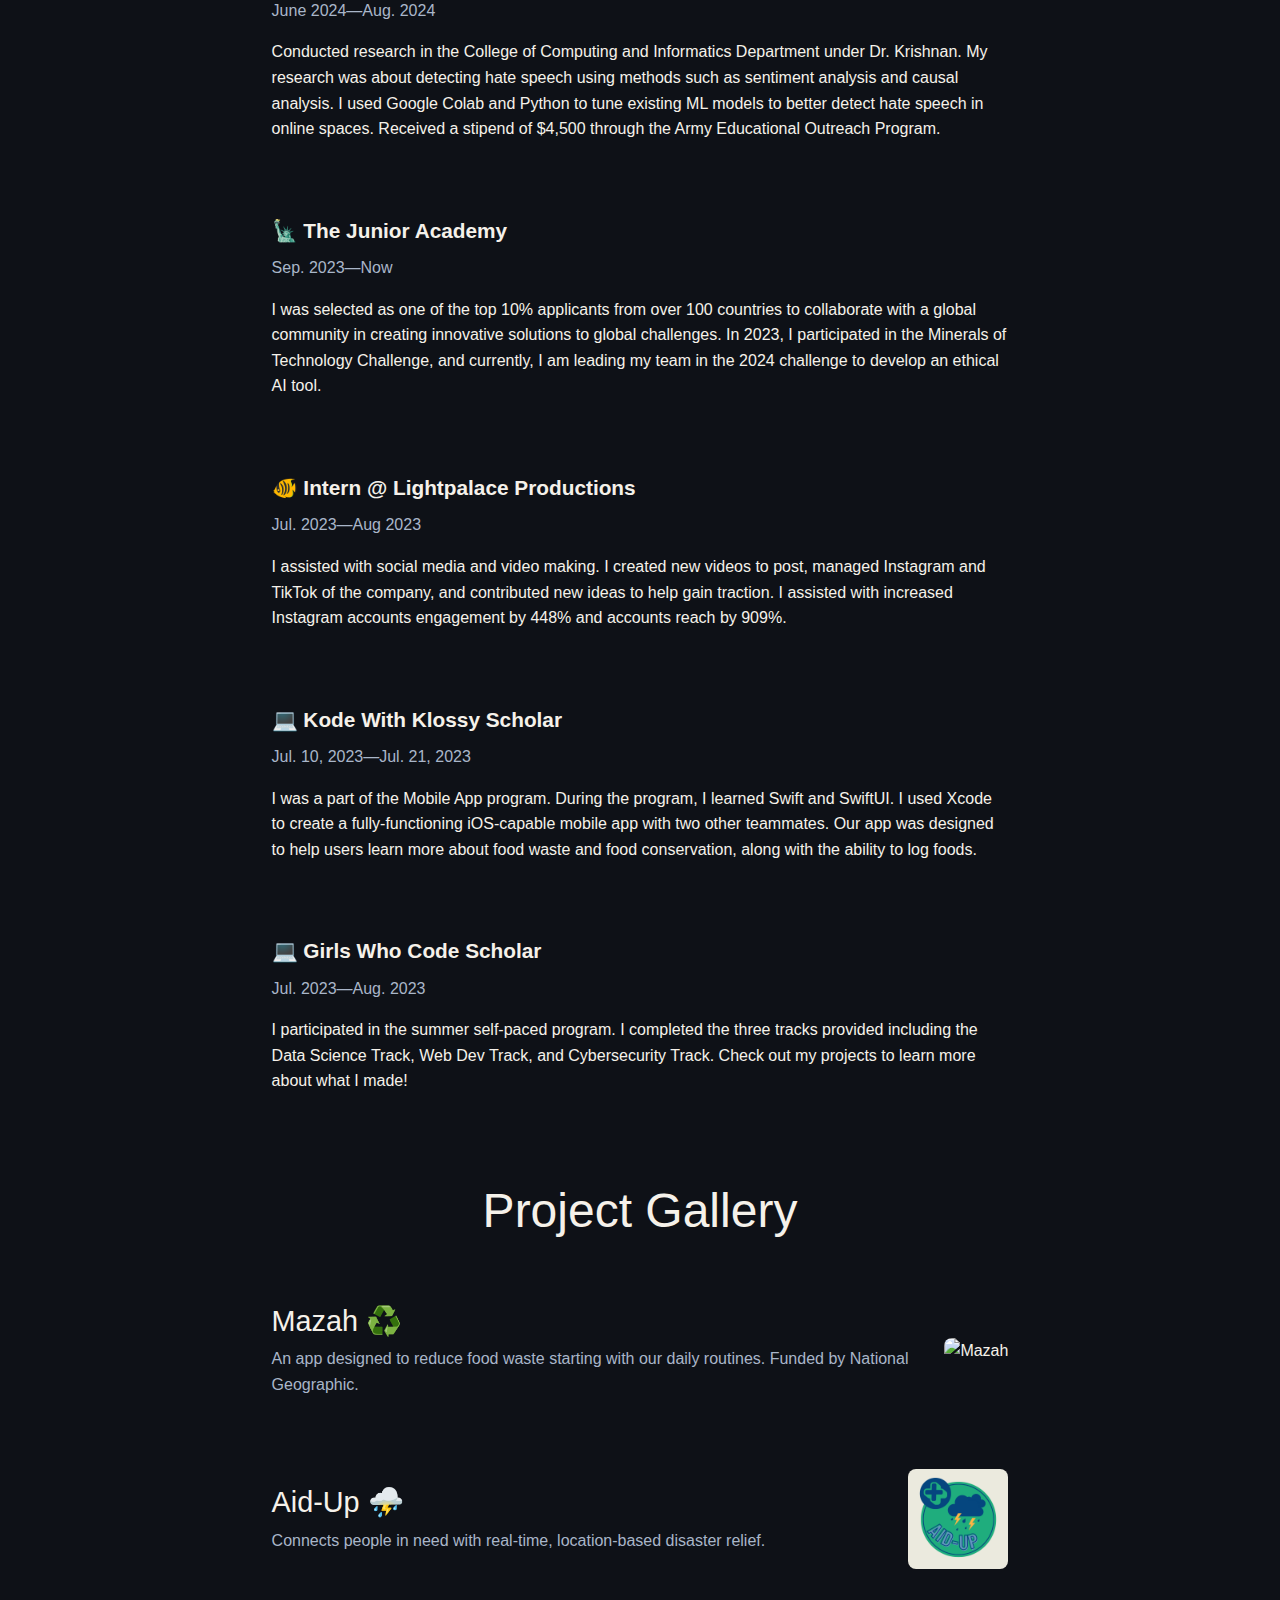
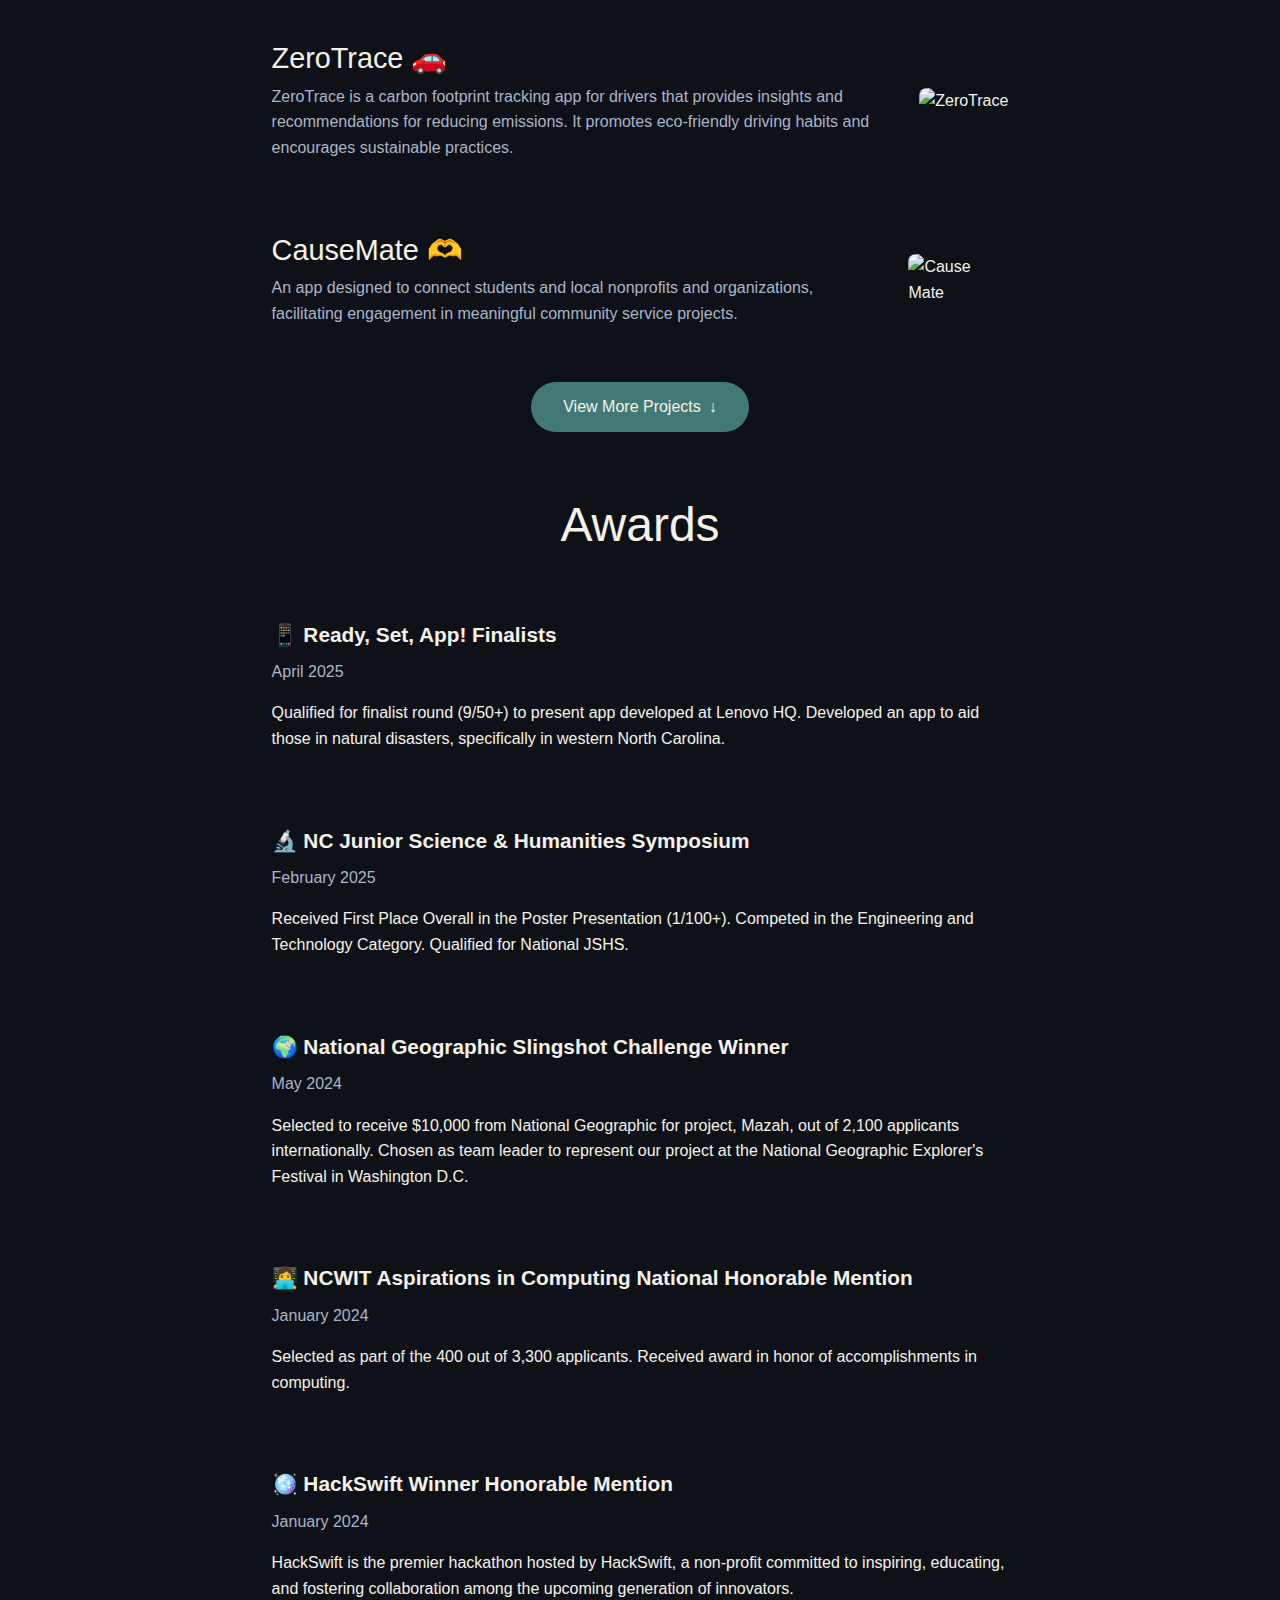
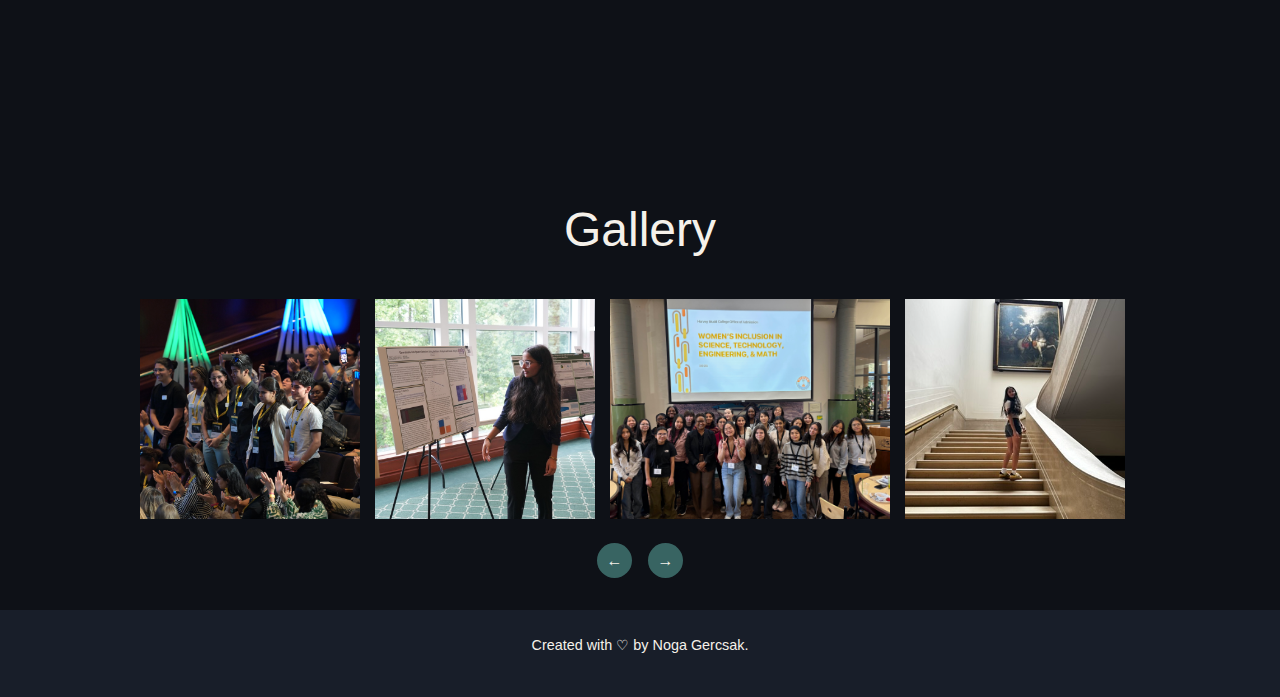
==== commit 6879dbe6: "Update index.html" ====
--- a/index.html
+++ b/index.html
@@ -75,8 +75,8 @@
 
             <div class="experience-individual">
                 <b>⭐️ Researcher @ UNCC</b>
-                <span>Sep. 2024—Now</span>
-                <p class="exp-desc">Conducted research in the College of Computing and Informatics Department under Dr. Faklaris. My research is enhancing cybersecurity in smart grids with blockchain and differential privacy. I will be presenting my research at NCSEF, JSHS, and NCAAAS this year!</p>
+                <span>Sep. 2024—Jan. 2025</span>
+                <p class="exp-desc">Conducted research in the College of Computing and Informatics Department under Dr. Faklaris. My research was on enhancing cybersecurity in smart grids with blockchain and differential privacy.</p>
             </div>
 
             <div class="experience-individual">
